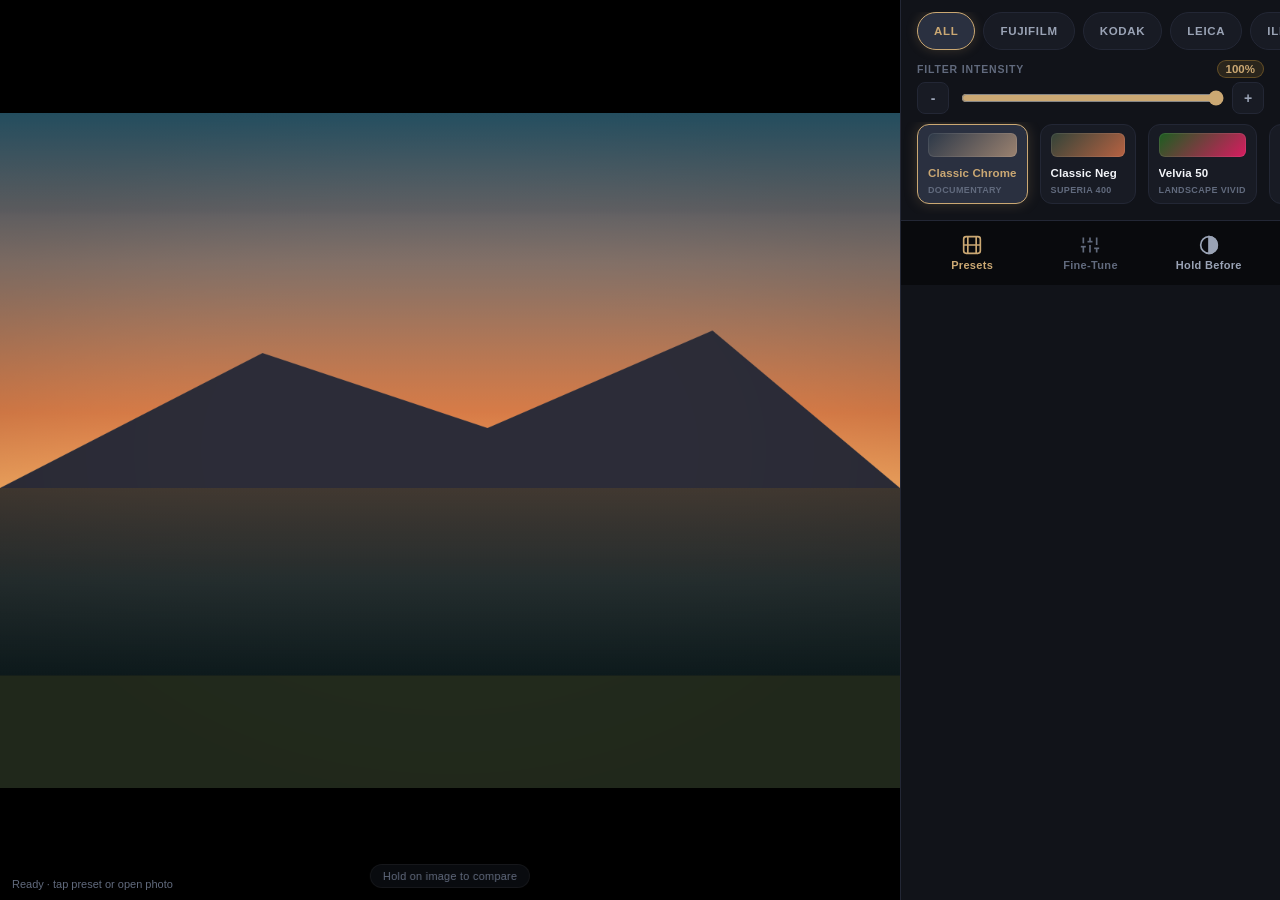
==== android/assets/index.html @ 90d232a8 "feat(filter): add direct 0-100 preset intensity slider with live GPU LUT & slider scaling" ====
<!DOCTYPE html>
<html lang="en">
  <head>
    <meta charset="utf-8" />
    <meta
      name="viewport"
      content="width=device-width, initial-scale=1, maximum-scale=1, user-scalable=no, viewport-fit=cover"
    />
    <meta name="theme-color" content="#0d0e12" />
    <title>LookLite</title>
    <link rel="stylesheet" href="./styles.css" />
  </head>
  <body>
    <div class="app-shell">
      <!-- Top Navigation Header -->
      <header class="app-header">
        <div class="header-brand">
          <span class="logo-text">LookLite</span>
          <span id="preset-badge" class="preset-badge">Fuji Classic Chrome</span>
        </div>
        <div class="header-actions">
          <label class="btn-action file-btn" title="Open Image">
            <svg width="18" height="18" viewBox="0 0 24 24" fill="none" stroke="currentColor" stroke-width="2">
              <rect x="3" y="3" width="18" height="18" rx="2" ry="2"/>
              <circle cx="8.5" cy="8.5" r="1.5"/>
              <polyline points="21 15 16 10 5 21"/>
            </svg>
            <span>Open</span>
            <input id="file" type="file" accept="image/*" hidden />
          </label>
          <button type="button" id="reset" class="btn-action" title="Reset fine-tuning">
            <svg width="18" height="18" viewBox="0 0 24 24" fill="none" stroke="currentColor" stroke-width="2">
              <path d="M3 12a9 9 0 1 0 9-9 9.75 9.75 0 0 0-6.74 2.74L3 8"/>
              <path d="M3 3v5h5"/>
            </svg>
            <span>Reset</span>
          </button>
          <button type="button" id="export" class="btn-action btn-accent" title="Save / Export">
            <svg width="18" height="18" viewBox="0 0 24 24" fill="none" stroke="currentColor" stroke-width="2">
              <path d="M21 15v4a2 2 0 0 1-2 2H5a2 2 0 0 1-2-2v-4"/>
              <polyline points="7 10 12 15 17 10"/>
              <line x1="12" y1="15" x2="12" y2="3"/>
            </svg>
            <span>Save</span>
          </button>
        </div>
      </header>

      <!-- Main Canvas Viewport -->
      <main class="canvas-viewport" id="viewport">
        <canvas id="gl"></canvas>
        <div id="before-badge" class="before-badge">ORIGINAL (BEFORE)</div>
        <div id="canvas-hint" class="canvas-hint">Hold on image to compare</div>
        <p id="status" class="status-overlay">Ready</p>
      </main>

      <!-- Bottom Control Dock -->
      <footer class="control-dock">
        <!-- Preset Selector Mode -->
        <section id="panel-presets" class="panel-section active">
          <!-- Brand Carousel -->
          <div class="carousel-brands" id="brands"></div>

          <!-- Direct Preset Intensity Slider (0 - 100) -->
          <div class="preset-intensity-bar" id="preset-intensity-bar">
            <div class="intensity-label-row">
              <span class="intensity-title">FILTER INTENSITY</span>
              <span class="intensity-value" id="intensity-val" title="Double tap to reset to 100%">100%</span>
            </div>
            <div class="intensity-slider-wrap">
              <button type="button" class="slider-step-btn" id="btn-intensity-minus" title="Decrease intensity">-</button>
              <input type="range" id="filter-intensity" min="0" max="100" step="1" value="100" class="intensity-range" />
              <button type="button" class="slider-step-btn" id="btn-intensity-plus" title="Increase intensity">+</button>
            </div>
          </div>

          <!-- Preset Looks Cards -->
          <div class="carousel-presets" id="presets"></div>
        </section>

        <!-- Fine-Tune Sliders Mode -->
        <section id="panel-adjust" class="panel-section">
          <!-- Adjust Subtabs -->
          <div class="adjust-subtabs" id="tabs">
            <button type="button" data-tab="light" class="subtab-btn active">Light</button>
            <button type="button" data-tab="color" class="subtab-btn">Color</button>
            <button type="button" data-tab="effects" class="subtab-btn">Grain / FX</button>
          </div>
          <!-- Sliders Container -->
          <div class="sliders-deck" id="sliders"></div>
        </section>

        <!-- Dock Mode Switcher Bar -->
        <nav class="dock-bar">
          <button type="button" id="mode-presets" class="dock-tab active">
            <svg width="20" height="20" viewBox="0 0 24 24" fill="none" stroke="currentColor" stroke-width="2">
              <rect x="2" y="2" width="20" height="20" rx="3"/>
              <path d="M7 2v20M17 2v20M2 12h20"/>
            </svg>
            <span>Presets</span>
          </button>
          <button type="button" id="mode-adjust" class="dock-tab">
            <svg width="20" height="20" viewBox="0 0 24 24" fill="none" stroke="currentColor" stroke-width="2">
              <line x1="4" y1="21" x2="4" y2="14"/>
              <line x1="4" y1="10" x2="4" y2="3"/>
              <line x1="12" y1="21" x2="12" y2="12"/>
              <line x1="12" y1="8" x2="12" y2="3"/>
              <line x1="20" y1="21" x2="20" y2="16"/>
              <line x1="20" y1="12" x2="20" y2="3"/>
              <line x1="1" y1="14" x2="7" y2="14"/>
              <line x1="9" y1="8" x2="15" y2="8"/>
              <line x1="17" y1="16" x2="23" y2="16"/>
            </svg>
            <span>Fine-Tune</span>
          </button>
          <button type="button" id="before" class="dock-tab hold-btn">
            <svg width="20" height="20" viewBox="0 0 24 24" fill="none" stroke="currentColor" stroke-width="2">
              <circle cx="12" cy="12" r="10"/>
              <path d="M12 2a10 10 0 0 1 0 20Z" fill="currentColor"/>
            </svg>
            <span>Hold Before</span>
          </button>
        </nav>
      </footer>
    </div>

    <!-- Standalone bundled script -->
    <script src="./bundle.js"></script>
  </body>
</html>
---- android/assets/styles.css ----
:root {
  --bg-deep: #090a0d;
  --panel-bg: #111319;
  --surface-card: #181b24;
  --surface-hover: #222633;
  --surface-active: #2a3040;
  --border-subtle: #232735;
  --border-focus: #cba873;
  --text-primary: #f2f4f8;
  --text-secondary: #9aa3b5;
  --text-muted: #616a7d;
  --accent-gold: #cba873;
  --accent-glow: rgba(203, 168, 115, 0.22);
  --accent-teal: #4db6ac;
  --safe-bottom: env(safe-area-inset-bottom, 0px);
  --safe-top: env(safe-area-inset-top, 0px);
}

* {
  box-sizing: border-box;
  -webkit-tap-highlight-color: transparent;
  user-select: none;
}

html,
body {
  margin: 0;
  padding: 0;
  width: 100%;
  height: 100%;
  height: 100dvh;
  background-color: var(--bg-deep);
  color: var(--text-primary);
  font-family: -apple-system, BlinkMacSystemFont, "SF Pro Display", "SF Pro Text", "Segoe UI", Roboto, sans-serif;
  overflow: hidden;
  -webkit-font-smoothing: antialiased;
}

.app-shell {
  display: flex;
  flex-direction: column;
  width: 100%;
  height: 100%;
  height: 100dvh;
}

/* Snapseed Minimal Top Header */
.app-header {
  display: flex;
  justify-content: space-between;
  align-items: center;
  padding: calc(10px + var(--safe-top)) 16px 10px 16px;
  background: var(--panel-bg);
  border-bottom: 1px solid var(--border-subtle);
  z-index: 20;
  flex-shrink: 0;
}

.header-brand {
  display: flex;
  flex-direction: column;
  gap: 2px;
}

.logo-text {
  font-size: 15px;
  font-weight: 700;
  letter-spacing: 0.08em;
  text-transform: uppercase;
  color: var(--text-primary);
}

.preset-badge {
  font-size: 11px;
  color: var(--accent-gold);
  letter-spacing: 0.03em;
  font-weight: 500;
}

.header-actions {
  display: flex;
  align-items: center;
  gap: 8px;
}

/* Structured touch-target buttons (Snapseed Minimal style) */
.btn-action {
  display: inline-flex;
  align-items: center;
  justify-content: center;
  gap: 6px;
  min-height: 40px;
  min-width: 44px;
  padding: 8px 12px;
  background: var(--surface-card);
  color: var(--text-primary);
  border: 1px solid var(--border-subtle);
  border-radius: 20px;
  font-size: 12px;
  font-weight: 600;
  letter-spacing: 0.02em;
  cursor: pointer;
  transition: all 0.15s ease;
}

.btn-action:active {
  background: var(--surface-active);
  border-color: var(--accent-gold);
  transform: scale(0.97);
}

.btn-accent {
  background: var(--accent-gold);
  color: #090a0d;
  border-color: var(--accent-gold);
  font-weight: 700;
}

.btn-accent:active {
  filter: brightness(0.92);
}

/* Immersive Viewport Canvas */
.canvas-viewport {
  position: relative;
  flex: 1;
  min-height: 220px;
  display: flex;
  align-items: center;
  justify-content: center;
  background: #000000;
  overflow: hidden;
  touch-action: none;
}

#gl {
  max-width: 100%;
  max-height: 100%;
  object-fit: contain;
  display: block;
}

.before-badge {
  position: absolute;
  top: 14px;
  left: 50%;
  transform: translateX(-50%);
  background: rgba(14, 16, 22, 0.88);
  backdrop-filter: blur(12px);
  -webkit-backdrop-filter: blur(12px);
  color: var(--accent-gold);
  border: 1px solid var(--accent-gold);
  padding: 6px 16px;
  border-radius: 24px;
  font-size: 11px;
  font-weight: 700;
  letter-spacing: 0.12em;
  opacity: 0;
  pointer-events: none;
  transition: opacity 0.15s ease, transform 0.15s ease;
  z-index: 10;
}

.before-badge.visible {
  opacity: 1;
  transform: translateX(-50%) translateY(2px);
}

.canvas-hint {
  position: absolute;
  bottom: 12px;
  left: 50%;
  transform: translateX(-50%);
  color: var(--text-muted);
  font-size: 11px;
  font-weight: 500;
  letter-spacing: 0.02em;
  background: rgba(14, 16, 22, 0.7);
  backdrop-filter: blur(8px);
  padding: 5px 12px;
  border-radius: 16px;
  pointer-events: none;
  border: 1px solid rgba(255, 255, 255, 0.05);
}

.status-overlay {
  position: absolute;
  bottom: 10px;
  left: 12px;
  margin: 0;
  font-size: 11px;
  color: var(--text-muted);
  pointer-events: none;
}

/* Control Dock */
.control-dock {
  display: flex;
  flex-direction: column;
  background: var(--panel-bg);
  border-top: 1px solid var(--border-subtle);
  flex-shrink: 0;
  padding-bottom: var(--safe-bottom);
  z-index: 15;
}

.panel-section {
  display: none;
  flex-direction: column;
  padding: 12px 0 6px 0;
}

.panel-section.active {
  display: flex;
}

/* Category Filter Bar */
.carousel-brands {
  display: flex;
  gap: 8px;
  overflow-x: auto;
  padding: 0 16px 10px 16px;
  scrollbar-width: none;
  -webkit-overflow-scrolling: touch;
}

.carousel-brands::-webkit-scrollbar {
  display: none;
}

.brand-chip {
  min-height: 38px;
  padding: 6px 16px;
  background: var(--surface-card);
  border: 1px solid var(--border-subtle);
  border-radius: 19px;
  color: var(--text-secondary);
  font-size: 11.5px;
  font-weight: 600;
  letter-spacing: 0.06em;
  text-transform: uppercase;
  white-space: nowrap;
  cursor: pointer;
  flex-shrink: 0;
  transition: all 0.15s ease;
}

.brand-chip.active {
  background: var(--surface-active);
  color: var(--accent-gold);
  border-color: var(--accent-gold);
  box-shadow: 0 0 12px var(--accent-glow);
}

/* Direct Preset Intensity Bar */
.preset-intensity-bar {
  display: flex;
  flex-direction: column;
  padding: 0 16px 8px 16px;
  gap: 4px;
}

.intensity-label-row {
  display: flex;
  justify-content: space-between;
  align-items: center;
}

.intensity-title {
  font-size: 10.5px;
  font-weight: 700;
  letter-spacing: 0.08em;
  color: var(--text-muted);
}

.intensity-value {
  font-size: 11.5px;
  font-weight: 700;
  font-variant-numeric: tabular-nums;
  color: var(--accent-gold);
  background: rgba(229, 169, 59, 0.12);
  border: 1px solid rgba(229, 169, 59, 0.3);
  padding: 2px 8px;
  border-radius: 12px;
  cursor: pointer;
  user-select: none;
  transition: transform 0.1s ease;
}

.intensity-value:active {
  transform: scale(0.95);
}

.intensity-slider-wrap {
  display: grid;
  grid-template-columns: 32px 1fr 32px;
  align-items: center;
  gap: 10px;
}

.intensity-range {
  width: 100%;
  height: 28px;
  accent-color: var(--accent-gold);
  cursor: pointer;
  background: transparent;
}

/* Preset Looks Carousel */
.carousel-presets {
  display: flex;
  gap: 12px;
  overflow-x: auto;
  padding: 2px 16px 10px 16px;
  scrollbar-width: none;
  -webkit-overflow-scrolling: touch;
}

.carousel-presets::-webkit-scrollbar {
  display: none;
}

.preset-card {
  min-width: 96px;
  min-height: 80px;
  padding: 8px 10px;
  background: var(--surface-card);
  border: 1.5px solid var(--border-subtle);
  border-radius: 12px;
  display: flex;
  flex-direction: column;
  justify-content: space-between;
  cursor: pointer;
  flex-shrink: 0;
  transition: transform 0.12s ease, border-color 0.15s ease, background 0.15s ease;
}

.preset-card:active {
  transform: scale(0.96);
}

.preset-card.active {
  border-color: var(--accent-gold);
  background: var(--surface-active);
  box-shadow: 0 0 14px var(--accent-glow);
}

.preset-swatch {
  width: 100%;
  height: 24px;
  border-radius: 6px;
  background: linear-gradient(135deg, #333, #666);
  margin-bottom: 6px;
  box-shadow: inset 0 0 0 1px rgba(255, 255, 255, 0.08);
}

.preset-card-name {
  font-size: 11.5px;
  font-weight: 600;
  color: var(--text-primary);
  white-space: nowrap;
  overflow: hidden;
  text-overflow: ellipsis;
  letter-spacing: 0.01em;
}

.preset-card.active .preset-card-name {
  color: var(--accent-gold);
}

.preset-card-sub {
  font-size: 9px;
  font-weight: 600;
  letter-spacing: 0.04em;
  color: var(--text-muted);
  text-transform: uppercase;
  margin-top: 2px;
}

/* Snapseed Style Adjust Subtabs */
.adjust-subtabs {
  display: flex;
  gap: 6px;
  padding: 0 16px 8px 16px;
  border-bottom: 1px solid var(--border-subtle);
}

.subtab-btn {
  flex: 1;
  min-height: 40px;
  background: transparent;
  border: none;
  border-bottom: 2px solid transparent;
  color: var(--text-secondary);
  font-size: 13px;
  font-weight: 600;
  cursor: pointer;
  transition: all 0.15s ease;
}

.subtab-btn.active {
  color: var(--accent-gold);
  border-bottom-color: var(--accent-gold);
}

/* Snapseed Minimal Precision Sliders */
.sliders-deck {
  display: flex;
  flex-direction: column;
  gap: 10px;
  padding: 10px 16px;
  max-height: 210px;
  overflow-y: auto;
  -webkit-overflow-scrolling: touch;
}

.slider-row {
  display: grid;
  grid-template-columns: 80px 32px 1fr 32px 48px;
  align-items: center;
  gap: 8px;
  min-height: 44px;
}

.slider-label {
  font-size: 12px;
  font-weight: 600;
  color: var(--text-secondary);
  white-space: nowrap;
  overflow: hidden;
  text-overflow: ellipsis;
}

.slider-step-btn {
  display: flex;
  align-items: center;
  justify-content: center;
  width: 32px;
  height: 32px;
  background: var(--surface-card);
  border: 1px solid var(--border-subtle);
  border-radius: 8px;
  color: var(--text-secondary);
  font-size: 14px;
  font-weight: 700;
  cursor: pointer;
  padding: 0;
  transition: all 0.12s ease;
}

.slider-step-btn:active {
  background: var(--surface-active);
  color: var(--accent-gold);
}

.slider-control-wrap {
  display: flex;
  align-items: center;
  width: 100%;
}

.slider-input {
  width: 100%;
  height: 28px;
  accent-color: var(--accent-gold);
  cursor: pointer;
  background: transparent;
}

.slider-val {
  font-size: 12px;
  font-variant-numeric: tabular-nums;
  font-weight: 700;
  color: var(--text-primary);
  text-align: right;
}

/* Bottom Segment Bar */
.dock-bar {
  display: grid;
  grid-template-columns: 1fr 1fr 1fr;
  padding: 6px 12px;
  background: var(--bg-deep);
  border-top: 1px solid var(--border-subtle);
}

.dock-tab {
  display: flex;
  flex-direction: column;
  align-items: center;
  justify-content: center;
  gap: 4px;
  min-height: 52px;
  background: transparent;
  border: none;
  color: var(--text-muted);
  font-size: 11px;
  font-weight: 600;
  letter-spacing: 0.03em;
  cursor: pointer;
  transition: color 0.15s ease;
}

.dock-tab.active {
  color: var(--accent-gold);
}

.hold-btn {
  color: var(--text-secondary);
}

.hold-btn:active,
.hold-btn.holding {
  color: #ffffff;
  background: var(--accent-glow);
  border-radius: 12px;
}

/* Tablet & Desktop Reflow */
@media (min-width: 768px) {
  .app-shell {
    flex-direction: row;
  }
  .app-header {
    display: none;
  }
  .canvas-viewport {
    flex: 1;
    height: 100%;
  }
  .control-dock {
    width: 380px;
    height: 100%;
    border-top: none;
    border-left: 1px solid var(--border-subtle);
  }
  .sliders-deck {
    max-height: calc(100vh - 200px);
  }
}
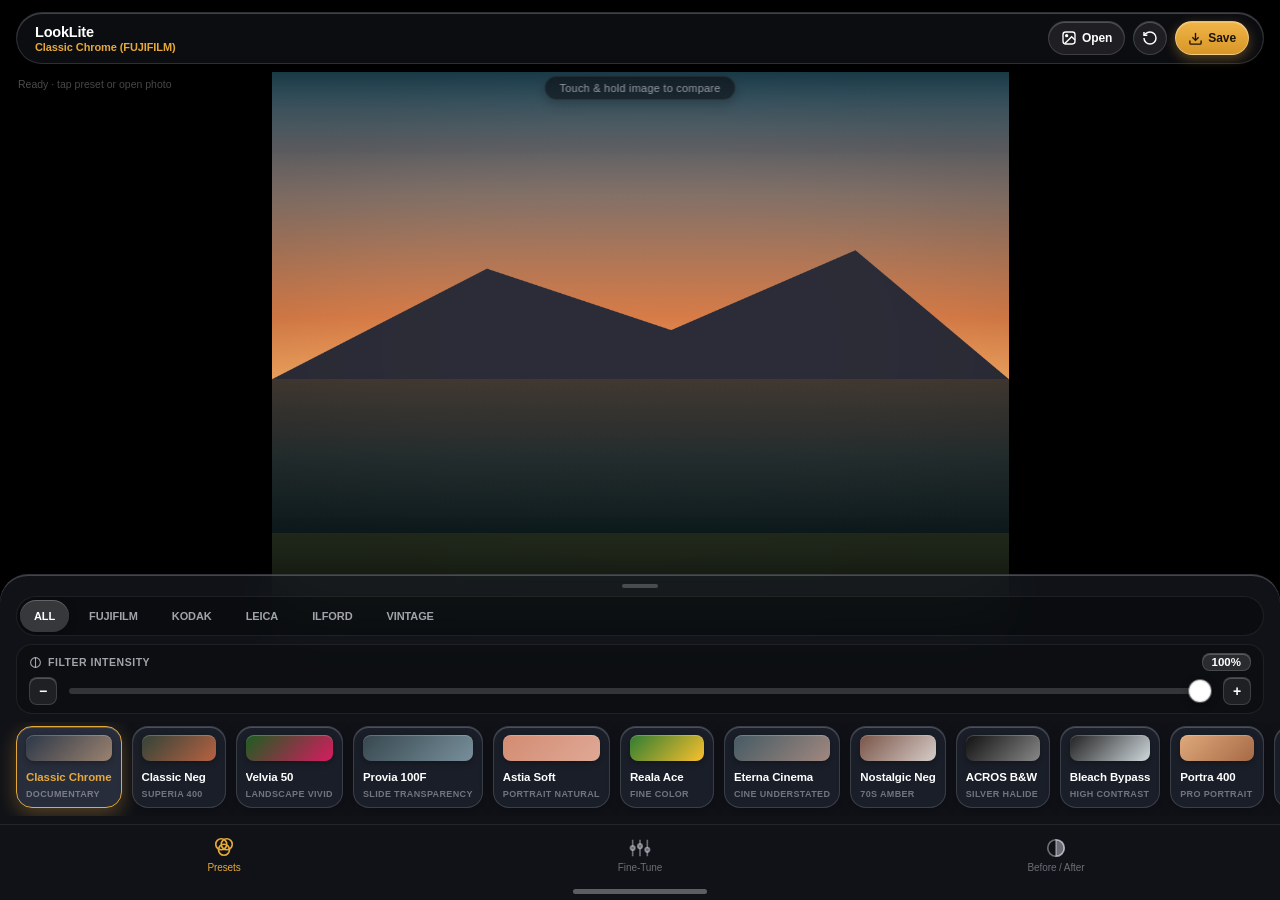
==== commit 40f012f6: "feat(ui): redesign with Apple Design Skill & HIG (Liquid Glass, SF Pro, Inspector Sliders, iOS 18 Ta" ====
--- a/android/assets/index.html
+++ b/android/assets/index.html
@@ -7,36 +7,51 @@
       content="width=device-width, initial-scale=1, maximum-scale=1, user-scalable=no, viewport-fit=cover"
     />
     <meta name="theme-color" content="#0d0e12" />
-    <title>LookLite</title>
+    <title>LookLite · Apple Design Edition</title>
     <link rel="stylesheet" href="./styles.css" />
   </head>
   <body>
     <div class="app-shell">
-      <!-- Top Navigation Header -->
+      <!-- Full-Bleed Immersive Canvas Viewport -->
+      <main class="canvas-viewport" id="viewport">
+        <canvas id="gl"></canvas>
+        <div id="before-badge" class="before-badge">
+          <svg width="14" height="14" viewBox="0 0 24 24" fill="none" stroke="currentColor" stroke-width="2.5">
+            <circle cx="12" cy="12" r="10"/>
+            <path d="M12 2a10 10 0 0 1 0 20Z" fill="currentColor"/>
+          </svg>
+          <span>ORIGINAL</span>
+        </div>
+        <div id="canvas-hint" class="canvas-hint">Touch &amp; hold image to compare</div>
+        <p id="status" class="status-overlay">Ready</p>
+      </main>
+
+      <!-- Floating Liquid Glass Navigation Capsule (Apple HIG Header) -->
       <header class="app-header">
         <div class="header-brand">
           <span class="logo-text">LookLite</span>
           <span id="preset-badge" class="preset-badge">Fuji Classic Chrome</span>
         </div>
         <div class="header-actions">
-          <label class="btn-action file-btn" title="Open Image">
-            <svg width="18" height="18" viewBox="0 0 24 24" fill="none" stroke="currentColor" stroke-width="2">
-              <rect x="3" y="3" width="18" height="18" rx="2" ry="2"/>
-              <circle cx="8.5" cy="8.5" r="1.5"/>
+          <label class="btn-action file-btn" title="Open Photo">
+            <svg width="16" height="16" viewBox="0 0 24 24" fill="none" stroke="currentColor" stroke-width="2">
+              <rect x="3" y="3" width="18" height="18" rx="4" ry="4"/>
+              <circle cx="8.5" cy="8.5" r="1.5" fill="currentColor"/>
               <polyline points="21 15 16 10 5 21"/>
             </svg>
             <span>Open</span>
             <input id="file" type="file" accept="image/*" hidden />
           </label>
-          <button type="button" id="reset" class="btn-action" title="Reset fine-tuning">
-            <svg width="18" height="18" viewBox="0 0 24 24" fill="none" stroke="currentColor" stroke-width="2">
+
+          <button type="button" id="reset" class="btn-action btn-icon-only" title="Reset all adjustments">
+            <svg width="16" height="16" viewBox="0 0 24 24" fill="none" stroke="currentColor" stroke-width="2.2">
               <path d="M3 12a9 9 0 1 0 9-9 9.75 9.75 0 0 0-6.74 2.74L3 8"/>
               <path d="M3 3v5h5"/>
             </svg>
-            <span>Reset</span>
           </button>
-          <button type="button" id="export" class="btn-action btn-accent" title="Save / Export">
-            <svg width="18" height="18" viewBox="0 0 24 24" fill="none" stroke="currentColor" stroke-width="2">
+
+          <button type="button" id="export" class="btn-action btn-prominent" title="Export / Save photo">
+            <svg width="15" height="15" viewBox="0 0 24 24" fill="none" stroke="currentColor" stroke-width="2.2">
               <path d="M21 15v4a2 2 0 0 1-2 2H5a2 2 0 0 1-2-2v-4"/>
               <polyline points="7 10 12 15 17 10"/>
               <line x1="12" y1="15" x2="12" y2="3"/>
@@ -46,81 +61,89 @@
         </div>
       </header>
 
-      <!-- Main Canvas Viewport -->
-      <main class="canvas-viewport" id="viewport">
-        <canvas id="gl"></canvas>
-        <div id="before-badge" class="before-badge">ORIGINAL (BEFORE)</div>
-        <div id="canvas-hint" class="canvas-hint">Hold on image to compare</div>
-        <p id="status" class="status-overlay">Ready</p>
-      </main>
+      <!-- Floating Liquid Glass Bottom Sheet / Control Dock -->
+      <footer class="control-dock">
+        <div class="sheet-grabber"></div>
 
-      <!-- Bottom Control Dock -->
-      <footer class="control-dock">
         <!-- Preset Selector Mode -->
         <section id="panel-presets" class="panel-section active">
-          <!-- Brand Carousel -->
-          <div class="carousel-brands" id="brands"></div>
+          <!-- Apple Segmented Brand Carousel -->
+          <div class="carousel-brands-wrap">
+            <div class="carousel-brands" id="brands"></div>
+          </div>
 
-          <!-- Direct Preset Intensity Slider (0 - 100) -->
+          <!-- Direct Preset Intensity Slider (Apple Inspector Opacity Style) -->
           <div class="preset-intensity-bar" id="preset-intensity-bar">
             <div class="intensity-label-row">
-              <span class="intensity-title">FILTER INTENSITY</span>
-              <span class="intensity-value" id="intensity-val" title="Double tap to reset to 100%">100%</span>
+              <div class="intensity-meta-title">
+                <svg width="13" height="13" viewBox="0 0 24 24" fill="none" stroke="currentColor" stroke-width="2">
+                  <circle cx="12" cy="12" r="9"/>
+                  <path d="M12 3v18"/>
+                </svg>
+                <span class="intensity-title">FILTER INTENSITY</span>
+              </div>
+              <span class="intensity-value" id="intensity-val" title="Double-tap to reset to 100%">100%</span>
             </div>
             <div class="intensity-slider-wrap">
-              <button type="button" class="slider-step-btn" id="btn-intensity-minus" title="Decrease intensity">-</button>
-              <input type="range" id="filter-intensity" min="0" max="100" step="1" value="100" class="intensity-range" />
-              <button type="button" class="slider-step-btn" id="btn-intensity-plus" title="Increase intensity">+</button>
+              <button type="button" class="slider-step-btn" id="btn-intensity-minus" title="Decrease">−</button>
+              <div class="slider-track-wrap">
+                <input type="range" id="filter-intensity" min="0" max="100" step="1" value="100" class="intensity-range" />
+              </div>
+              <button type="button" class="slider-step-btn" id="btn-intensity-plus" title="Increase">+</button>
             </div>
           </div>
 
-          <!-- Preset Looks Cards -->
+          <!-- Apple Squircle Preset Cards Carousel -->
           <div class="carousel-presets" id="presets"></div>
         </section>
 
-        <!-- Fine-Tune Sliders Mode -->
+        <!-- Fine-Tune Sliders Mode (Apple Inspector Panel) -->
         <section id="panel-adjust" class="panel-section">
-          <!-- Adjust Subtabs -->
+          <!-- Apple Segmented Subtabs -->
           <div class="adjust-subtabs" id="tabs">
             <button type="button" data-tab="light" class="subtab-btn active">Light</button>
             <button type="button" data-tab="color" class="subtab-btn">Color</button>
             <button type="button" data-tab="effects" class="subtab-btn">Grain / FX</button>
           </div>
-          <!-- Sliders Container -->
+          <!-- Apple Inspector Sliders Deck -->
           <div class="sliders-deck" id="sliders"></div>
         </section>
 
-        <!-- Dock Mode Switcher Bar -->
+        <!-- Apple HIG Bottom Tab Bar Navigation -->
         <nav class="dock-bar">
           <button type="button" id="mode-presets" class="dock-tab active">
-            <svg width="20" height="20" viewBox="0 0 24 24" fill="none" stroke="currentColor" stroke-width="2">
-              <rect x="2" y="2" width="20" height="20" rx="3"/>
-              <path d="M7 2v20M17 2v20M2 12h20"/>
+            <svg class="tab-icon" width="22" height="22" viewBox="0 0 24 24" fill="none" stroke="currentColor" stroke-width="1.8">
+              <circle cx="9" cy="9" r="6"/>
+              <circle cx="15" cy="9" r="6"/>
+              <circle cx="12" cy="15" r="6"/>
             </svg>
-            <span>Presets</span>
+            <span class="tab-label">Presets</span>
           </button>
           <button type="button" id="mode-adjust" class="dock-tab">
-            <svg width="20" height="20" viewBox="0 0 24 24" fill="none" stroke="currentColor" stroke-width="2">
+            <svg class="tab-icon" width="22" height="22" viewBox="0 0 24 24" fill="none" stroke="currentColor" stroke-width="1.8">
               <line x1="4" y1="21" x2="4" y2="14"/>
               <line x1="4" y1="10" x2="4" y2="3"/>
               <line x1="12" y1="21" x2="12" y2="12"/>
               <line x1="12" y1="8" x2="12" y2="3"/>
               <line x1="20" y1="21" x2="20" y2="16"/>
               <line x1="20" y1="12" x2="20" y2="3"/>
-              <line x1="1" y1="14" x2="7" y2="14"/>
-              <line x1="9" y1="8" x2="15" y2="8"/>
-              <line x1="17" y1="16" x2="23" y2="16"/>
+              <circle cx="4" cy="12" r="2.5" fill="currentColor"/>
+              <circle cx="12" cy="10" r="2.5" fill="currentColor"/>
+              <circle cx="20" cy="14" r="2.5" fill="currentColor"/>
             </svg>
-            <span>Fine-Tune</span>
+            <span class="tab-label">Fine-Tune</span>
           </button>
           <button type="button" id="before" class="dock-tab hold-btn">
-            <svg width="20" height="20" viewBox="0 0 24 24" fill="none" stroke="currentColor" stroke-width="2">
-              <circle cx="12" cy="12" r="10"/>
-              <path d="M12 2a10 10 0 0 1 0 20Z" fill="currentColor"/>
+            <svg class="tab-icon" width="22" height="22" viewBox="0 0 24 24" fill="none" stroke="currentColor" stroke-width="1.8">
+              <circle cx="12" cy="12" r="9"/>
+              <path d="M12 3a9 9 0 0 1 0 18Z" fill="currentColor"/>
             </svg>
-            <span>Hold Before</span>
+            <span class="tab-label">Before / After</span>
           </button>
         </nav>
+
+        <!-- iOS Home Indicator Bar -->
+        <div class="home-indicator"></div>
       </footer>
     </div>
 
--- a/android/assets/styles.css
+++ b/android/assets/styles.css
@@ -1,25 +1,48 @@
+/* ==========================================================================
+   LOOKLITE — Apple Design & Human Interface Guidelines Edition
+   Grounded in Apple HIG (Liquid Glass, SF Pro, Materials & iOS 18 Architecture)
+   Inspired by Reference: Floating Glass Capsules, iOS Cards & macOS Inspector
+   ========================================================================== */
+
 :root {
-  --bg-deep: #090a0d;
-  --panel-bg: #111319;
-  --surface-card: #181b24;
-  --surface-hover: #222633;
-  --surface-active: #2a3040;
-  --border-subtle: #232735;
-  --border-focus: #cba873;
-  --text-primary: #f2f4f8;
-  --text-secondary: #9aa3b5;
-  --text-muted: #616a7d;
-  --accent-gold: #cba873;
-  --accent-glow: rgba(203, 168, 115, 0.22);
-  --accent-teal: #4db6ac;
+  /* Apple iOS Dark Palette & Semantic Colors */
+  --bg-deep: #000000;
+  --glass-base: rgba(18, 20, 26, 0.68);
+  --glass-sheet: rgba(22, 24, 32, 0.76);
+  --glass-card: rgba(36, 40, 52, 0.58);
+  --glass-card-hover: rgba(46, 52, 68, 0.72);
+  --glass-active: rgba(255, 255, 255, 0.15);
+  
+  /* Specular Rims & Hairlines */
+  --glass-border: rgba(255, 255, 255, 0.14);
+  --glass-border-subtle: rgba(255, 255, 255, 0.08);
+  --glass-specular: inset 0 1px 0 rgba(255, 255, 255, 0.22);
+  --glass-shadow: 0 12px 40px rgba(0, 0, 0, 0.45);
+  
+  /* Apple Semantic Typography */
+  --label-primary: #ffffff;
+  --label-secondary: rgba(235, 235, 245, 0.68);
+  --label-tertiary: rgba(235, 235, 245, 0.42);
+  --label-quaternary: rgba(235, 235, 245, 0.24);
+
+  /* Accents */
+  --accent-gold: #e5a93b;
+  --accent-gold-soft: rgba(229, 169, 59, 0.16);
+  --accent-gold-glow: rgba(229, 169, 59, 0.32);
+  --accent-blue: #0a84ff;
+  --accent-blue-soft: rgba(10, 132, 255, 0.16);
+
+  /* Safe Area Insets */
+  --safe-top: env(safe-area-inset-top, 0px);
   --safe-bottom: env(safe-area-inset-bottom, 0px);
-  --safe-top: env(safe-area-inset-top, 0px);
-}
-
+}
+
+/* Base Reset & Typography */
 * {
   box-sizing: border-box;
   -webkit-tap-highlight-color: transparent;
   user-select: none;
+  -webkit-user-select: none;
 }
 
 html,
@@ -30,107 +53,40 @@
   height: 100%;
   height: 100dvh;
   background-color: var(--bg-deep);
-  color: var(--text-primary);
-  font-family: -apple-system, BlinkMacSystemFont, "SF Pro Display", "SF Pro Text", "Segoe UI", Roboto, sans-serif;
+  color: var(--label-primary);
+  font-family: -apple-system, BlinkMacSystemFont, "SF Pro Display", "SF Pro Text", "Helvetica Neue", sans-serif;
   overflow: hidden;
   -webkit-font-smoothing: antialiased;
 }
 
 .app-shell {
-  display: flex;
-  flex-direction: column;
+  position: relative;
   width: 100%;
   height: 100%;
   height: 100dvh;
-}
-
-/* Snapseed Minimal Top Header */
-.app-header {
-  display: flex;
-  justify-content: space-between;
-  align-items: center;
-  padding: calc(10px + var(--safe-top)) 16px 10px 16px;
-  background: var(--panel-bg);
-  border-bottom: 1px solid var(--border-subtle);
-  z-index: 20;
-  flex-shrink: 0;
-}
-
-.header-brand {
-  display: flex;
-  flex-direction: column;
-  gap: 2px;
-}
-
-.logo-text {
-  font-size: 15px;
-  font-weight: 700;
-  letter-spacing: 0.08em;
-  text-transform: uppercase;
-  color: var(--text-primary);
-}
-
-.preset-badge {
-  font-size: 11px;
-  color: var(--accent-gold);
-  letter-spacing: 0.03em;
-  font-weight: 500;
-}
-
-.header-actions {
-  display: flex;
-  align-items: center;
-  gap: 8px;
-}
-
-/* Structured touch-target buttons (Snapseed Minimal style) */
-.btn-action {
-  display: inline-flex;
-  align-items: center;
-  justify-content: center;
-  gap: 6px;
-  min-height: 40px;
-  min-width: 44px;
-  padding: 8px 12px;
-  background: var(--surface-card);
-  color: var(--text-primary);
-  border: 1px solid var(--border-subtle);
-  border-radius: 20px;
-  font-size: 12px;
-  font-weight: 600;
-  letter-spacing: 0.02em;
-  cursor: pointer;
-  transition: all 0.15s ease;
-}
-
-.btn-action:active {
-  background: var(--surface-active);
-  border-color: var(--accent-gold);
-  transform: scale(0.97);
-}
-
-.btn-accent {
-  background: var(--accent-gold);
-  color: #090a0d;
-  border-color: var(--accent-gold);
-  font-weight: 700;
-}
-
-.btn-accent:active {
-  filter: brightness(0.92);
-}
-
-/* Immersive Viewport Canvas */
+  display: flex;
+  flex-direction: column;
+  overflow: hidden;
+  background-color: #000000;
+}
+
+/* ==========================================================================
+   1. CONTENT LAYER: Full-Bleed Viewport Canvas
+   Extends edge-to-edge beneath the floating Liquid Glass controls
+   ========================================================================== */
 .canvas-viewport {
-  position: relative;
-  flex: 1;
-  min-height: 220px;
-  display: flex;
-  align-items: center;
-  justify-content: center;
+  position: absolute;
+  inset: 0;
+  width: 100%;
+  height: 100%;
+  display: flex;
+  flex-direction: column;
+  align-items: center;
+  justify-content: flex-start;
   background: #000000;
   overflow: hidden;
   touch-action: none;
+  z-index: 1;
 }
 
 #gl {
@@ -140,86 +96,226 @@
   display: block;
 }
 
+/* Subtle Before Badge (Apple Pill Overlay) */
 .before-badge {
   position: absolute;
-  top: 14px;
+  top: calc(74px + var(--safe-top));
+  left: 50%;
+  transform: translateX(-50%) translateY(-6px);
+  background: rgba(18, 20, 26, 0.82);
+  backdrop-filter: blur(20px) saturate(180%);
+  -webkit-backdrop-filter: blur(20px) saturate(180%);
+  color: var(--accent-gold);
+  border: 0.5px solid var(--accent-gold);
+  padding: 6px 16px;
+  border-radius: 9999px;
+  font-size: 11px;
+  font-weight: 700;
+  letter-spacing: 0.1em;
+  display: flex;
+  align-items: center;
+  gap: 6px;
+  opacity: 0;
+  pointer-events: none;
+  box-shadow: 0 4px 16px rgba(0, 0, 0, 0.4), var(--glass-specular);
+  transition: opacity 0.18s cubic-bezier(0.2, 0.8, 0.2, 1), transform 0.18s cubic-bezier(0.2, 0.8, 0.2, 1);
+  z-index: 10;
+}
+
+.before-badge.visible {
+  opacity: 1;
+  transform: translateX(-50%) translateY(0);
+}
+
+.canvas-hint {
+  position: absolute;
+  top: calc(76px + var(--safe-top));
   left: 50%;
   transform: translateX(-50%);
-  background: rgba(14, 16, 22, 0.88);
-  backdrop-filter: blur(12px);
-  -webkit-backdrop-filter: blur(12px);
-  color: var(--accent-gold);
-  border: 1px solid var(--accent-gold);
-  padding: 6px 16px;
-  border-radius: 24px;
-  font-size: 11px;
-  font-weight: 700;
-  letter-spacing: 0.12em;
-  opacity: 0;
-  pointer-events: none;
-  transition: opacity 0.15s ease, transform 0.15s ease;
-  z-index: 10;
-}
-
-.before-badge.visible {
-  opacity: 1;
-  transform: translateX(-50%) translateY(2px);
-}
-
-.canvas-hint {
-  position: absolute;
-  bottom: 12px;
-  left: 50%;
-  transform: translateX(-50%);
-  color: var(--text-muted);
+  color: var(--label-secondary);
   font-size: 11px;
   font-weight: 500;
   letter-spacing: 0.02em;
-  background: rgba(14, 16, 22, 0.7);
-  backdrop-filter: blur(8px);
-  padding: 5px 12px;
-  border-radius: 16px;
+  background: rgba(15, 17, 23, 0.62);
+  backdrop-filter: blur(16px);
+  -webkit-backdrop-filter: blur(16px);
+  padding: 5px 14px;
+  border-radius: 9999px;
   pointer-events: none;
-  border: 1px solid rgba(255, 255, 255, 0.05);
+  border: 0.5px solid var(--glass-border-subtle);
+  box-shadow: 0 4px 12px rgba(0, 0, 0, 0.2);
+  transition: opacity 0.2s ease;
 }
 
 .status-overlay {
   position: absolute;
-  bottom: 10px;
-  left: 12px;
+  top: calc(78px + var(--safe-top));
+  left: 18px;
   margin: 0;
+  font-size: 10.5px;
+  font-weight: 500;
+  color: var(--label-tertiary);
+  pointer-events: none;
+  opacity: 0.85;
+}
+
+/* ==========================================================================
+   2. FUNCTIONAL LAYER: Floating Liquid Glass Navigation Capsule (Header)
+   Directly mirrors the floating capsule pill in reference screen 1
+   ========================================================================== */
+.app-header {
+  position: absolute;
+  top: calc(12px + var(--safe-top));
+  left: 16px;
+  right: 16px;
+  height: 52px;
+  display: flex;
+  justify-content: space-between;
+  align-items: center;
+  padding: 0 14px 0 18px;
+  background: var(--glass-base);
+  backdrop-filter: blur(28px) saturate(190%);
+  -webkit-backdrop-filter: blur(28px) saturate(190%);
+  border: 0.5px solid var(--glass-border);
+  box-shadow: var(--glass-shadow), var(--glass-specular);
+  border-radius: 26px;
+  z-index: 30;
+  transition: transform 0.2s ease, opacity 0.2s ease;
+}
+
+.header-brand {
+  display: flex;
+  flex-direction: column;
+  justify-content: center;
+  gap: 1px;
+}
+
+.logo-text {
+  font-size: 14.5px;
+  font-weight: 700;
+  letter-spacing: -0.2px;
+  color: var(--label-primary);
+}
+
+.preset-badge {
   font-size: 11px;
-  color: var(--text-muted);
-  pointer-events: none;
-}
-
-/* Control Dock */
+  color: var(--accent-gold);
+  letter-spacing: -0.1px;
+  font-weight: 600;
+  white-space: nowrap;
+  overflow: hidden;
+  text-overflow: ellipsis;
+  max-width: 150px;
+}
+
+.header-actions {
+  display: flex;
+  align-items: center;
+  gap: 8px;
+}
+
+/* Apple HIG System Buttons */
+.btn-action {
+  display: inline-flex;
+  align-items: center;
+  justify-content: center;
+  gap: 5px;
+  min-height: 34px;
+  padding: 6px 12px;
+  background: rgba(255, 255, 255, 0.08);
+  color: var(--label-primary);
+  border: 0.5px solid var(--glass-border);
+  border-radius: 17px;
+  font-size: 12px;
+  font-weight: 600;
+  letter-spacing: -0.1px;
+  cursor: pointer;
+  transition: all 0.15s cubic-bezier(0.2, 0.8, 0.2, 1);
+  box-shadow: var(--glass-specular);
+}
+
+.btn-action:active {
+  background: rgba(255, 255, 255, 0.16);
+  transform: scale(0.96);
+}
+
+.btn-icon-only {
+  width: 34px;
+  height: 34px;
+  padding: 0;
+  border-radius: 50%;
+}
+
+/* Single Prominent Primary Action Button (Adheres to HIG Button Guideline) */
+.btn-prominent {
+  background: linear-gradient(180deg, #f0b446 0%, #d89628 100%);
+  color: #1a1408;
+  border: 0.5px solid rgba(255, 255, 255, 0.35);
+  box-shadow: 0 4px 12px rgba(229, 169, 59, 0.35), var(--glass-specular);
+  font-weight: 700;
+}
+
+.btn-prominent:active {
+  filter: brightness(0.92);
+  transform: scale(0.96);
+}
+
+/* ==========================================================================
+   3. BOTTOM FUNCTIONAL LAYER: Floating Liquid Glass Bottom Sheet
+   Contains presets, direct intensity control, inspector sliders, and tab bar
+   ========================================================================== */
 .control-dock {
-  display: flex;
-  flex-direction: column;
-  background: var(--panel-bg);
-  border-top: 1px solid var(--border-subtle);
+  position: absolute;
+  bottom: 0;
+  left: 0;
+  right: 0;
+  display: flex;
+  flex-direction: column;
+  background: var(--glass-sheet);
+  backdrop-filter: blur(34px) saturate(190%);
+  -webkit-backdrop-filter: blur(34px) saturate(190%);
+  border-top: 0.5px solid var(--glass-border);
+  box-shadow: 0 -12px 40px rgba(0, 0, 0, 0.4), var(--glass-specular);
+  border-radius: 28px 28px 0 0;
+  padding-bottom: var(--safe-bottom);
+  z-index: 25;
+  transition: all 0.25s cubic-bezier(0.2, 0.8, 0.2, 1);
+}
+
+.sheet-grabber {
+  width: 36px;
+  height: 4.5px;
+  background: rgba(255, 255, 255, 0.22);
+  border-radius: 9999px;
+  margin: 9px auto 4px auto;
   flex-shrink: 0;
-  padding-bottom: var(--safe-bottom);
-  z-index: 15;
 }
 
 .panel-section {
   display: none;
   flex-direction: column;
-  padding: 12px 0 6px 0;
+  padding: 4px 0 8px 0;
 }
 
 .panel-section.active {
   display: flex;
 }
 
-/* Category Filter Bar */
+/* --------------------------------------------------------------------------
+   Brand Carousel: Apple Segmented Pill Design
+   -------------------------------------------------------------------------- */
+.carousel-brands-wrap {
+  padding: 0 16px 8px 16px;
+}
+
 .carousel-brands {
   display: flex;
-  gap: 8px;
+  gap: 6px;
   overflow-x: auto;
-  padding: 0 16px 10px 16px;
+  padding: 3px;
+  background: rgba(0, 0, 0, 0.32);
+  border-radius: 20px;
+  border: 0.5px solid var(--glass-border-subtle);
   scrollbar-width: none;
   -webkit-overflow-scrolling: touch;
 }
@@ -229,89 +325,132 @@
 }
 
 .brand-chip {
-  min-height: 38px;
-  padding: 6px 16px;
-  background: var(--surface-card);
-  border: 1px solid var(--border-subtle);
-  border-radius: 19px;
-  color: var(--text-secondary);
-  font-size: 11.5px;
-  font-weight: 600;
-  letter-spacing: 0.06em;
+  min-height: 32px;
+  padding: 5px 14px;
+  background: transparent;
+  border: none;
+  border-radius: 16px;
+  color: var(--label-secondary);
+  font-size: 11px;
+  font-weight: 600;
+  letter-spacing: -0.1px;
   text-transform: uppercase;
   white-space: nowrap;
   cursor: pointer;
   flex-shrink: 0;
-  transition: all 0.15s ease;
+  transition: all 0.16s cubic-bezier(0.2, 0.8, 0.2, 1);
 }
 
 .brand-chip.active {
-  background: var(--surface-active);
-  color: var(--accent-gold);
-  border-color: var(--accent-gold);
-  box-shadow: 0 0 12px var(--accent-glow);
-}
-
-/* Direct Preset Intensity Bar */
+  background: rgba(255, 255, 255, 0.18);
+  color: var(--label-primary);
+  box-shadow: 0 2px 8px rgba(0, 0, 0, 0.35), var(--glass-specular);
+}
+
+/* --------------------------------------------------------------------------
+   Direct Preset Intensity Bar: Inspired by Reference Image Opacity Control
+   [Style > Opacity: 100 %  [======O] ]
+   -------------------------------------------------------------------------- */
 .preset-intensity-bar {
   display: flex;
   flex-direction: column;
-  padding: 0 16px 8px 16px;
-  gap: 4px;
+  margin: 0 16px 8px 16px;
+  padding: 8px 12px;
+  background: rgba(0, 0, 0, 0.22);
+  border: 0.5px solid var(--glass-border-subtle);
+  border-radius: 16px;
+  gap: 6px;
 }
 
 .intensity-label-row {
   display: flex;
   justify-content: space-between;
   align-items: center;
+}
+
+.intensity-meta-title {
+  display: flex;
+  align-items: center;
+  gap: 6px;
+  color: var(--label-secondary);
 }
 
 .intensity-title {
   font-size: 10.5px;
-  font-weight: 700;
-  letter-spacing: 0.08em;
-  color: var(--text-muted);
+  font-weight: 600;
+  letter-spacing: 0.05em;
+  color: var(--label-secondary);
+  text-transform: uppercase;
 }
 
 .intensity-value {
   font-size: 11.5px;
   font-weight: 700;
   font-variant-numeric: tabular-nums;
-  color: var(--accent-gold);
-  background: rgba(229, 169, 59, 0.12);
-  border: 1px solid rgba(229, 169, 59, 0.3);
-  padding: 2px 8px;
-  border-radius: 12px;
-  cursor: pointer;
-  user-select: none;
-  transition: transform 0.1s ease;
+  color: var(--label-primary);
+  background: rgba(255, 255, 255, 0.12);
+  border: 0.5px solid var(--glass-border);
+  padding: 2px 9px;
+  border-radius: 8px;
+  cursor: pointer;
+  box-shadow: var(--glass-specular);
+  transition: all 0.15s ease;
 }
 
 .intensity-value:active {
-  transform: scale(0.95);
+  transform: scale(0.94);
 }
 
 .intensity-slider-wrap {
   display: grid;
-  grid-template-columns: 32px 1fr 32px;
+  grid-template-columns: 28px 1fr 28px;
   align-items: center;
   gap: 10px;
 }
 
+.slider-track-wrap {
+  display: flex;
+  align-items: center;
+  width: 100%;
+}
+
 .intensity-range {
+  -webkit-appearance: none;
+  appearance: none;
   width: 100%;
-  height: 28px;
-  accent-color: var(--accent-gold);
-  cursor: pointer;
-  background: transparent;
-}
-
-/* Preset Looks Carousel */
+  height: 6px;
+  border-radius: 3px;
+  background: rgba(255, 255, 255, 0.16);
+  outline: none;
+  cursor: pointer;
+  transition: background 0.15s ease;
+}
+
+.intensity-range::-webkit-slider-thumb {
+  -webkit-appearance: none;
+  appearance: none;
+  width: 22px;
+  height: 22px;
+  border-radius: 50%;
+  background: #ffffff;
+  border: 0.5px solid rgba(0, 0, 0, 0.1);
+  box-shadow: 0 3px 8px rgba(0, 0, 0, 0.4), 0 0 0 1px rgba(255, 255, 255, 0.4);
+  cursor: pointer;
+  transition: transform 0.1s ease;
+}
+
+.intensity-range::-webkit-slider-thumb:active {
+  transform: scale(1.15);
+}
+
+/* --------------------------------------------------------------------------
+   Preset Cards Carousel: Apple Squircles with Real Emulsion Swatches
+   -------------------------------------------------------------------------- */
 .carousel-presets {
   display: flex;
-  gap: 12px;
+  gap: 10px;
   overflow-x: auto;
-  padding: 2px 16px 10px 16px;
+  padding: 4px 16px 8px 16px;
   scrollbar-width: none;
   -webkit-overflow-scrolling: touch;
 }
@@ -321,136 +460,158 @@
 }
 
 .preset-card {
-  min-width: 96px;
-  min-height: 80px;
-  padding: 8px 10px;
-  background: var(--surface-card);
-  border: 1.5px solid var(--border-subtle);
-  border-radius: 12px;
+  min-width: 94px;
+  min-height: 82px;
+  padding: 8px 9px;
+  background: var(--glass-card);
+  border: 0.5px solid var(--glass-border);
+  border-radius: 16px;
   display: flex;
   flex-direction: column;
   justify-content: space-between;
   cursor: pointer;
   flex-shrink: 0;
-  transition: transform 0.12s ease, border-color 0.15s ease, background 0.15s ease;
+  box-shadow: 0 4px 14px rgba(0, 0, 0, 0.25), var(--glass-specular);
+  transition: transform 0.14s cubic-bezier(0.2, 0.8, 0.2, 1), border-color 0.15s ease, background 0.15s ease;
 }
 
 .preset-card:active {
-  transform: scale(0.96);
+  transform: scale(0.95);
 }
 
 .preset-card.active {
-  border-color: var(--accent-gold);
-  background: var(--surface-active);
-  box-shadow: 0 0 14px var(--accent-glow);
+  background: rgba(45, 50, 65, 0.85);
+  border: 1.5px solid var(--accent-gold);
+  box-shadow: 0 6px 20px var(--accent-gold-glow), var(--glass-specular);
 }
 
 .preset-swatch {
   width: 100%;
-  height: 24px;
-  border-radius: 6px;
-  background: linear-gradient(135deg, #333, #666);
-  margin-bottom: 6px;
-  box-shadow: inset 0 0 0 1px rgba(255, 255, 255, 0.08);
+  height: 26px;
+  border-radius: 8px;
+  margin-bottom: 5px;
+  box-shadow: inset 0 1px 0 rgba(255, 255, 255, 0.2), 0 2px 6px rgba(0, 0, 0, 0.3);
 }
 
 .preset-card-name {
   font-size: 11.5px;
   font-weight: 600;
-  color: var(--text-primary);
+  color: var(--label-primary);
   white-space: nowrap;
   overflow: hidden;
   text-overflow: ellipsis;
-  letter-spacing: 0.01em;
+  letter-spacing: -0.1px;
 }
 
 .preset-card.active .preset-card-name {
   color: var(--accent-gold);
+  font-weight: 700;
 }
 
 .preset-card-sub {
   font-size: 9px;
   font-weight: 600;
   letter-spacing: 0.04em;
-  color: var(--text-muted);
+  color: var(--label-tertiary);
   text-transform: uppercase;
   margin-top: 2px;
 }
 
-/* Snapseed Style Adjust Subtabs */
+/* --------------------------------------------------------------------------
+   Fine-Tune Mode: Apple Inspector Panel Style (Reference Image Screen 3)
+   -------------------------------------------------------------------------- */
 .adjust-subtabs {
   display: flex;
-  gap: 6px;
-  padding: 0 16px 8px 16px;
-  border-bottom: 1px solid var(--border-subtle);
+  gap: 4px;
+  margin: 0 16px 8px 16px;
+  padding: 3px;
+  background: rgba(0, 0, 0, 0.32);
+  border: 0.5px solid var(--glass-border-subtle);
+  border-radius: 18px;
 }
 
 .subtab-btn {
   flex: 1;
-  min-height: 40px;
+  min-height: 32px;
   background: transparent;
   border: none;
-  border-bottom: 2px solid transparent;
-  color: var(--text-secondary);
-  font-size: 13px;
-  font-weight: 600;
-  cursor: pointer;
-  transition: all 0.15s ease;
+  border-radius: 14px;
+  color: var(--label-secondary);
+  font-size: 12.5px;
+  font-weight: 600;
+  letter-spacing: -0.1px;
+  cursor: pointer;
+  transition: all 0.16s cubic-bezier(0.2, 0.8, 0.2, 1);
 }
 
 .subtab-btn.active {
-  color: var(--accent-gold);
-  border-bottom-color: var(--accent-gold);
-}
-
-/* Snapseed Minimal Precision Sliders */
+  background: rgba(255, 255, 255, 0.18);
+  color: var(--label-primary);
+  box-shadow: 0 2px 8px rgba(0, 0, 0, 0.3), var(--glass-specular);
+}
+
 .sliders-deck {
   display: flex;
   flex-direction: column;
-  gap: 10px;
-  padding: 10px 16px;
-  max-height: 210px;
+  gap: 8px;
+  padding: 4px 16px;
+  max-height: 220px;
   overflow-y: auto;
   -webkit-overflow-scrolling: touch;
 }
 
+.sliders-deck::-webkit-scrollbar {
+  width: 4px;
+}
+.sliders-deck::-webkit-scrollbar-thumb {
+  background: rgba(255, 255, 255, 0.15);
+  border-radius: 4px;
+}
+
+/* Inspector Slider Row (Label | [-] | Slider | [+] | Numeric Value) */
 .slider-row {
   display: grid;
-  grid-template-columns: 80px 32px 1fr 32px 48px;
+  grid-template-columns: 86px 28px 1fr 28px 46px;
   align-items: center;
   gap: 8px;
-  min-height: 44px;
+  min-height: 40px;
+  padding: 4px 10px;
+  background: rgba(0, 0, 0, 0.16);
+  border: 0.5px solid var(--glass-border-subtle);
+  border-radius: 14px;
 }
 
 .slider-label {
   font-size: 12px;
-  font-weight: 600;
-  color: var(--text-secondary);
+  font-weight: 500;
+  color: var(--label-secondary);
   white-space: nowrap;
   overflow: hidden;
   text-overflow: ellipsis;
+  letter-spacing: -0.1px;
 }
 
 .slider-step-btn {
   display: flex;
   align-items: center;
   justify-content: center;
-  width: 32px;
-  height: 32px;
-  background: var(--surface-card);
-  border: 1px solid var(--border-subtle);
+  width: 28px;
+  height: 28px;
+  background: rgba(255, 255, 255, 0.08);
+  border: 0.5px solid var(--glass-border);
   border-radius: 8px;
-  color: var(--text-secondary);
+  color: var(--label-primary);
   font-size: 14px;
-  font-weight: 700;
+  font-weight: 600;
   cursor: pointer;
   padding: 0;
+  box-shadow: var(--glass-specular);
   transition: all 0.12s ease;
 }
 
 .slider-step-btn:active {
-  background: var(--surface-active);
-  color: var(--accent-gold);
+  background: rgba(255, 255, 255, 0.2);
+  transform: scale(0.92);
 }
 
 .slider-control-wrap {
@@ -460,28 +621,56 @@
 }
 
 .slider-input {
+  -webkit-appearance: none;
+  appearance: none;
   width: 100%;
-  height: 28px;
-  accent-color: var(--accent-gold);
-  cursor: pointer;
-  background: transparent;
+  height: 6px;
+  border-radius: 3px;
+  background: rgba(255, 255, 255, 0.16);
+  outline: none;
+  cursor: pointer;
+}
+
+.slider-input::-webkit-slider-thumb {
+  -webkit-appearance: none;
+  appearance: none;
+  width: 20px;
+  height: 20px;
+  border-radius: 50%;
+  background: #ffffff;
+  border: 0.5px solid rgba(0, 0, 0, 0.1);
+  box-shadow: 0 2px 6px rgba(0, 0, 0, 0.35);
+  cursor: pointer;
+  transition: transform 0.1s ease;
+}
+
+.slider-input::-webkit-slider-thumb:active {
+  transform: scale(1.15);
 }
 
 .slider-val {
-  font-size: 12px;
+  font-size: 11.5px;
   font-variant-numeric: tabular-nums;
-  font-weight: 700;
-  color: var(--text-primary);
-  text-align: right;
-}
-
-/* Bottom Segment Bar */
+  font-weight: 600;
+  color: var(--label-primary);
+  text-align: center;
+  background: rgba(255, 255, 255, 0.1);
+  border: 0.5px solid var(--glass-border);
+  padding: 3px 0;
+  border-radius: 7px;
+  box-shadow: var(--glass-specular);
+}
+
+/* ==========================================================================
+   4. APPLE HIG BOTTOM TAB BAR NAVIGATION
+   Complies with tab-bars.md: Persistent, clear labels, SF Symbols icons
+   ========================================================================== */
 .dock-bar {
   display: grid;
   grid-template-columns: 1fr 1fr 1fr;
-  padding: 6px 12px;
-  background: var(--bg-deep);
-  border-top: 1px solid var(--border-subtle);
+  padding: 6px 16px 2px 16px;
+  background: transparent;
+  border-top: 0.5px solid var(--glass-border-subtle);
 }
 
 .dock-tab {
@@ -489,52 +678,86 @@
   flex-direction: column;
   align-items: center;
   justify-content: center;
-  gap: 4px;
-  min-height: 52px;
+  gap: 3px;
+  min-height: 48px;
   background: transparent;
   border: none;
-  color: var(--text-muted);
-  font-size: 11px;
-  font-weight: 600;
-  letter-spacing: 0.03em;
-  cursor: pointer;
-  transition: color 0.15s ease;
+  color: var(--label-tertiary);
+  cursor: pointer;
+  padding: 4px 0;
+  transition: all 0.16s cubic-bezier(0.2, 0.8, 0.2, 1);
+}
+
+.tab-icon {
+  stroke: var(--label-tertiary);
+  transition: stroke 0.15s ease, transform 0.15s ease;
+}
+
+.tab-label {
+  font-size: 10px;
+  font-weight: 500;
+  letter-spacing: -0.1px;
 }
 
 .dock-tab.active {
   color: var(--accent-gold);
 }
 
-.hold-btn {
-  color: var(--text-secondary);
-}
-
-.hold-btn:active,
-.hold-btn.holding {
-  color: #ffffff;
-  background: var(--accent-glow);
-  border-radius: 12px;
-}
-
-/* Tablet & Desktop Reflow */
-@media (min-width: 768px) {
-  .app-shell {
-    flex-direction: row;
+.dock-tab.active .tab-icon {
+  stroke: var(--accent-gold);
+  transform: translateY(-1px);
+}
+
+.dock-tab:active {
+  transform: scale(0.95);
+}
+
+.dock-tab.hold-btn:active {
+  color: var(--accent-gold);
+}
+
+.dock-tab.hold-btn:active .tab-icon {
+  stroke: var(--accent-gold);
+  fill: var(--accent-gold);
+}
+
+/* Apple iOS Home Indicator Bar */
+.home-indicator {
+  width: 134px;
+  height: 5px;
+  border-radius: 9999px;
+  background: rgba(255, 255, 255, 0.32);
+  margin: 8px auto 6px auto;
+  flex-shrink: 0;
+}
+
+/* ==========================================================================
+   5. ACCESSIBILITY & RESPONSIVENESS (Apple Design Skill Quality Floor)
+   ========================================================================== */
+@media (prefers-reduced-motion: reduce) {
+  * {
+    animation-duration: 0.01ms !important;
+    animation-iteration-count: 1 !important;
+    transition-duration: 0.01ms !important;
   }
-  .app-header {
-    display: none;
+}
+
+@media (prefers-contrast: more) {
+  :root {
+    --glass-border: rgba(255, 255, 255, 0.35);
+    --glass-border-subtle: rgba(255, 255, 255, 0.25);
+    --label-secondary: rgba(255, 255, 255, 0.9);
+    --label-tertiary: rgba(255, 255, 255, 0.7);
   }
-  .canvas-viewport {
-    flex: 1;
-    height: 100%;
+  .preset-card.active {
+    border-width: 2px;
   }
-  .control-dock {
-    width: 380px;
-    height: 100%;
-    border-top: none;
-    border-left: 1px solid var(--border-subtle);
-  }
-  .sliders-deck {
-    max-height: calc(100vh - 200px);
-  }
-}
+}
+
+/* Compact Mobile Viewport Adjustments (<360px width) */
+@media (max-width: 360px) {
+  .logo-text { font-size: 13px; }
+  .preset-badge { display: none; }
+  .preset-card { min-width: 84px; }
+  .slider-row { grid-template-columns: 74px 26px 1fr 26px 42px; gap: 6px; }
+}
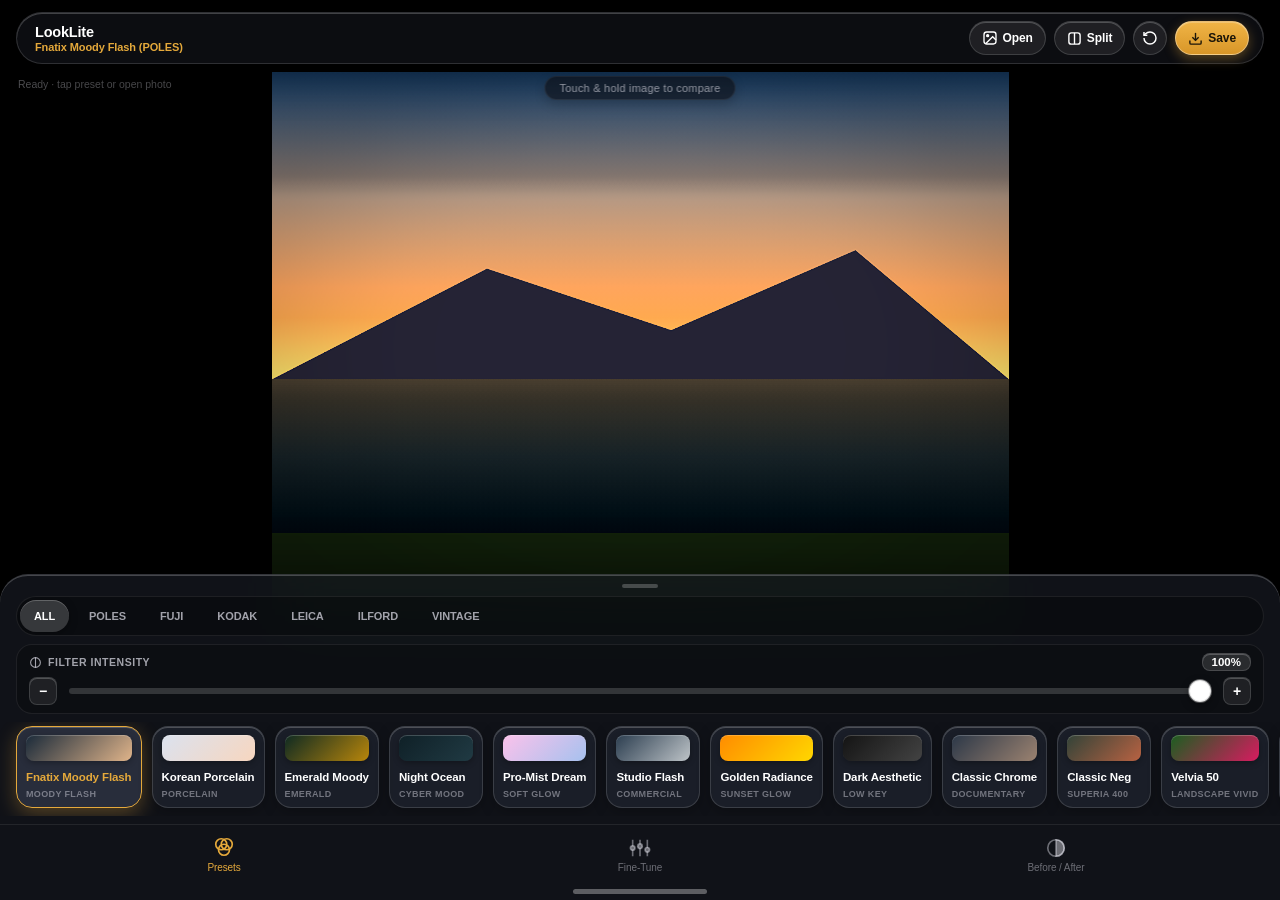
==== commit 49315f88: "feat(poles): add Poles (Skin Polish, Glow, Clarity) engine, 8 viral aesthetic presets, and interacti" ====
--- a/android/assets/index.html
+++ b/android/assets/index.html
@@ -15,6 +15,8 @@
       <!-- Full-Bleed Immersive Canvas Viewport -->
       <main class="canvas-viewport" id="viewport">
         <canvas id="gl"></canvas>
+        
+        <!-- Touch & Hold Before Badge -->
         <div id="before-badge" class="before-badge">
           <svg width="14" height="14" viewBox="0 0 24 24" fill="none" stroke="currentColor" stroke-width="2.5">
             <circle cx="12" cy="12" r="10"/>
@@ -22,6 +24,21 @@
           </svg>
           <span>ORIGINAL</span>
         </div>
+
+        <!-- Interactive Split Slider Overlay (Sebelum vs Sesudah) -->
+        <div id="split-overlay" class="split-overlay">
+          <div id="sebelum-badge" class="split-badge sebelum">SEBELUM</div>
+          <div id="sesudah-badge" class="split-badge sesudah">SESUDAH</div>
+          <div id="split-line" class="split-line">
+            <div id="split-handle" class="split-handle" title="Drag to compare before & after">
+              <svg width="16" height="16" viewBox="0 0 24 24" fill="none" stroke="currentColor" stroke-width="2.5">
+                <polyline points="8 18 2 12 8 6"/>
+                <polyline points="16 6 22 12 16 18"/>
+              </svg>
+            </div>
+          </div>
+        </div>
+
         <div id="canvas-hint" class="canvas-hint">Touch &amp; hold image to compare</div>
         <p id="status" class="status-overlay">Ready</p>
       </main>
@@ -42,6 +59,14 @@
             <span>Open</span>
             <input id="file" type="file" accept="image/*" hidden />
           </label>
+
+          <button type="button" id="btn-split" class="btn-action" title="Toggle interactive Before/After split slider">
+            <svg width="15" height="15" viewBox="0 0 24 24" fill="none" stroke="currentColor" stroke-width="2.2">
+              <rect x="3" y="3" width="18" height="18" rx="4"/>
+              <line x1="12" y1="3" x2="12" y2="21"/>
+            </svg>
+            <span>Split</span>
+          </button>
 
           <button type="button" id="reset" class="btn-action btn-icon-only" title="Reset all adjustments">
             <svg width="16" height="16" viewBox="0 0 24 24" fill="none" stroke="currentColor" stroke-width="2.2">
@@ -103,6 +128,7 @@
           <div class="adjust-subtabs" id="tabs">
             <button type="button" data-tab="light" class="subtab-btn active">Light</button>
             <button type="button" data-tab="color" class="subtab-btn">Color</button>
+            <button type="button" data-tab="poles" class="subtab-btn">Poles</button>
             <button type="button" data-tab="effects" class="subtab-btn">Grain / FX</button>
           </div>
           <!-- Apple Inspector Sliders Deck -->
--- a/android/assets/styles.css
+++ b/android/assets/styles.css
@@ -127,6 +127,91 @@
   transform: translateX(-50%) translateY(0);
 }
 
+/* ==========================================================================
+   Interactive Split Slider Overlay (Sebelum vs Sesudah)
+   Matches user reference image with circular < > draggable handle
+   ========================================================================== */
+.split-overlay {
+  position: absolute;
+  inset: 0;
+  pointer-events: none;
+  opacity: 0;
+  transition: opacity 0.2s cubic-bezier(0.2, 0.8, 0.2, 1);
+  z-index: 12;
+}
+
+.split-overlay.active {
+  opacity: 1;
+  pointer-events: auto;
+}
+
+.split-badge {
+  position: absolute;
+  top: calc(74px + var(--safe-top));
+  padding: 5px 14px;
+  border-radius: 9999px;
+  font-size: 10.5px;
+  font-weight: 700;
+  letter-spacing: 0.08em;
+  text-transform: uppercase;
+  backdrop-filter: blur(18px);
+  -webkit-backdrop-filter: blur(18px);
+  box-shadow: 0 4px 14px rgba(0, 0, 0, 0.35);
+  pointer-events: none;
+  user-select: none;
+}
+
+.split-badge.sebelum {
+  left: 18px;
+  background: rgba(30, 36, 48, 0.85);
+  color: #ffffff;
+  border: 0.5px solid rgba(255, 255, 255, 0.2);
+}
+
+.split-badge.sesudah {
+  right: 18px;
+  background: rgba(10, 132, 255, 0.88);
+  color: #ffffff;
+  border: 0.5px solid rgba(255, 255, 255, 0.35);
+}
+
+.split-line {
+  position: absolute;
+  top: 0;
+  bottom: 0;
+  width: 2px;
+  background: #ffffff;
+  box-shadow: 0 0 10px rgba(0, 0, 0, 0.6);
+  left: 50%;
+  transform: translateX(-50%);
+  cursor: ew-resize;
+  pointer-events: auto;
+  touch-action: none;
+}
+
+.split-handle {
+  position: absolute;
+  top: 50%;
+  left: 50%;
+  transform: translate(-50%, -50%);
+  width: 40px;
+  height: 40px;
+  border-radius: 50%;
+  background: rgba(255, 255, 255, 0.95);
+  color: #1a1a1a;
+  border: 2px solid #ffffff;
+  box-shadow: 0 4px 16px rgba(0, 0, 0, 0.45);
+  display: flex;
+  align-items: center;
+  justify-content: center;
+  cursor: ew-resize;
+  transition: transform 0.1s ease;
+}
+
+.split-handle:active {
+  transform: translate(-50%, -50%) scale(1.15);
+}
+
 .canvas-hint {
   position: absolute;
   top: calc(76px + var(--safe-top));
@@ -239,6 +324,13 @@
   transform: scale(0.96);
 }
 
+.btn-action.active {
+  background: rgba(10, 132, 255, 0.28);
+  color: #5ac8fa;
+  border-color: rgba(90, 200, 250, 0.6);
+  box-shadow: 0 0 12px rgba(10, 132, 255, 0.35);
+}
+
 .btn-icon-only {
   width: 34px;
   height: 34px;
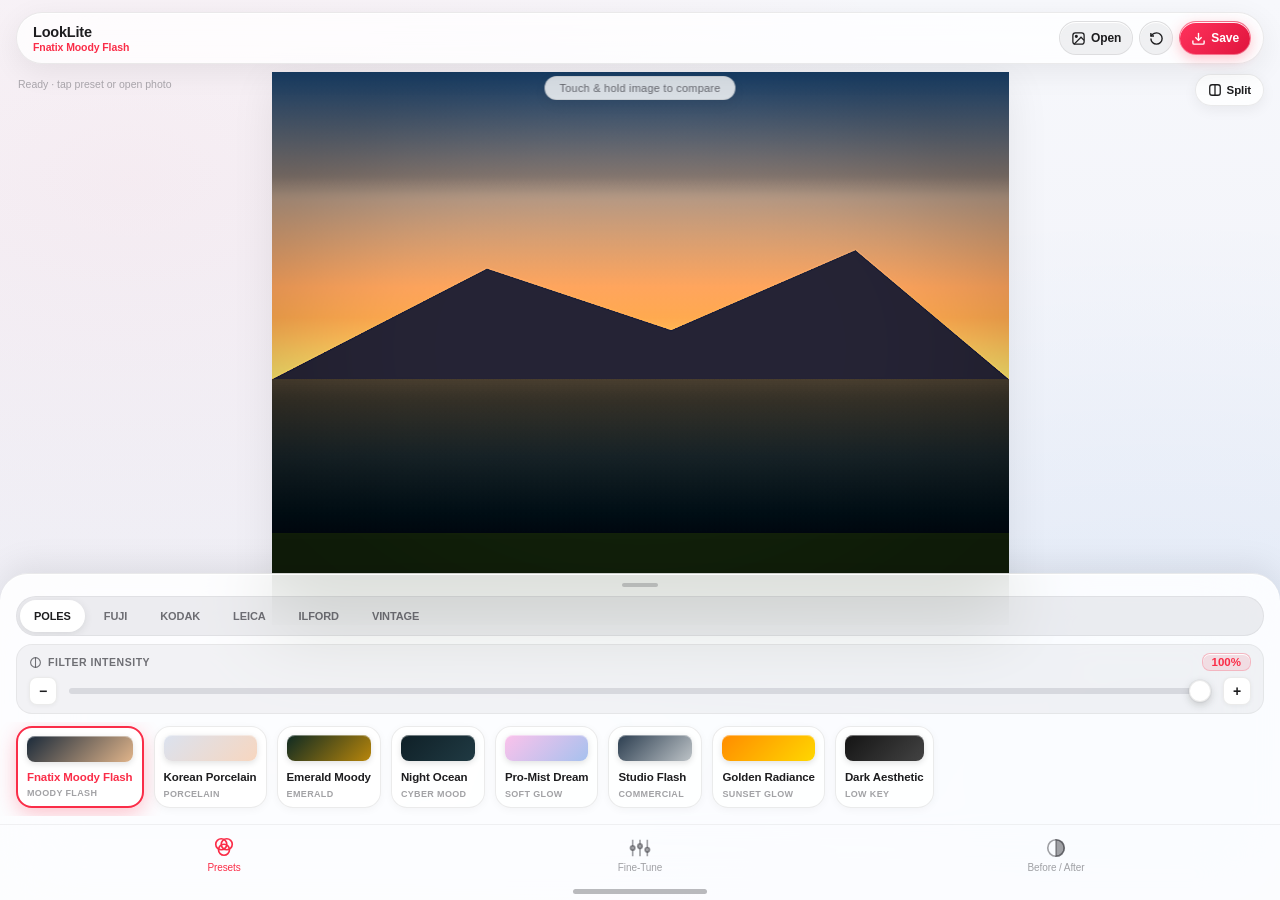
==== commit a0496ee1: "fix(ui): resolve header overflow, Apple Music white gradient theme, strict preset category scoping" ====
--- a/android/assets/index.html
+++ b/android/assets/index.html
@@ -6,8 +6,8 @@
       name="viewport"
       content="width=device-width, initial-scale=1, maximum-scale=1, user-scalable=no, viewport-fit=cover"
     />
-    <meta name="theme-color" content="#0d0e12" />
-    <title>LookLite · Apple Design Edition</title>
+    <meta name="theme-color" content="#f6f7fb" />
+    <title>LookLite · Apple Music Edition</title>
     <link rel="stylesheet" href="./styles.css" />
   </head>
   <body>
@@ -24,6 +24,15 @@
           </svg>
           <span>ORIGINAL</span>
         </div>
+
+        <!-- Floating Split View Tool Pill on Canvas Viewport -->
+        <button type="button" id="btn-split" class="canvas-tool-pill" title="Toggle interactive Before/After split slider">
+          <svg width="14" height="14" viewBox="0 0 24 24" fill="none" stroke="currentColor" stroke-width="2.2">
+            <rect x="3" y="3" width="18" height="18" rx="4"/>
+            <line x1="12" y1="3" x2="12" y2="21"/>
+          </svg>
+          <span>Split</span>
+        </button>
 
         <!-- Interactive Split Slider Overlay (Sebelum vs Sesudah) -->
         <div id="split-overlay" class="split-overlay">
@@ -47,11 +56,11 @@
       <header class="app-header">
         <div class="header-brand">
           <span class="logo-text">LookLite</span>
-          <span id="preset-badge" class="preset-badge">Fuji Classic Chrome</span>
+          <span id="preset-badge" class="preset-badge">Fnatix Flash</span>
         </div>
         <div class="header-actions">
           <label class="btn-action file-btn" title="Open Photo">
-            <svg width="16" height="16" viewBox="0 0 24 24" fill="none" stroke="currentColor" stroke-width="2">
+            <svg width="15" height="15" viewBox="0 0 24 24" fill="none" stroke="currentColor" stroke-width="2">
               <rect x="3" y="3" width="18" height="18" rx="4" ry="4"/>
               <circle cx="8.5" cy="8.5" r="1.5" fill="currentColor"/>
               <polyline points="21 15 16 10 5 21"/>
@@ -60,16 +69,8 @@
             <input id="file" type="file" accept="image/*" hidden />
           </label>
 
-          <button type="button" id="btn-split" class="btn-action" title="Toggle interactive Before/After split slider">
+          <button type="button" id="reset" class="btn-action btn-icon-only" title="Reset all adjustments">
             <svg width="15" height="15" viewBox="0 0 24 24" fill="none" stroke="currentColor" stroke-width="2.2">
-              <rect x="3" y="3" width="18" height="18" rx="4"/>
-              <line x1="12" y1="3" x2="12" y2="21"/>
-            </svg>
-            <span>Split</span>
-          </button>
-
-          <button type="button" id="reset" class="btn-action btn-icon-only" title="Reset all adjustments">
-            <svg width="16" height="16" viewBox="0 0 24 24" fill="none" stroke="currentColor" stroke-width="2.2">
               <path d="M3 12a9 9 0 1 0 9-9 9.75 9.75 0 0 0-6.74 2.74L3 8"/>
               <path d="M3 3v5h5"/>
             </svg>
--- a/android/assets/styles.css
+++ b/android/assets/styles.css
@@ -1,36 +1,41 @@
 /* ==========================================================================
-   LOOKLITE — Apple Design & Human Interface Guidelines Edition
-   Grounded in Apple HIG (Liquid Glass, SF Pro, Materials & iOS 18 Architecture)
-   Inspired by Reference: Floating Glass Capsules, iOS Cards & macOS Inspector
+   LOOKLITE — Apple Music & iOS Liquid Glass Edition
+   Clean frosted liquid glass, pure white gradient, and Apple typography
    ========================================================================== */
 
 :root {
-  /* Apple iOS Dark Palette & Semantic Colors */
-  --bg-deep: #000000;
-  --glass-base: rgba(18, 20, 26, 0.68);
-  --glass-sheet: rgba(22, 24, 32, 0.76);
-  --glass-card: rgba(36, 40, 52, 0.58);
-  --glass-card-hover: rgba(46, 52, 68, 0.72);
-  --glass-active: rgba(255, 255, 255, 0.15);
+  /* Apple Music Light Gradient Palette */
+  --bg-deep: #f6f7fb;
+  --bg-gradient: linear-gradient(160deg, #fbfbfd 0%, #f4f5fa 45%, #eaedf5 100%);
   
-  /* Specular Rims & Hairlines */
-  --glass-border: rgba(255, 255, 255, 0.14);
-  --glass-border-subtle: rgba(255, 255, 255, 0.08);
-  --glass-specular: inset 0 1px 0 rgba(255, 255, 255, 0.22);
-  --glass-shadow: 0 12px 40px rgba(0, 0, 0, 0.45);
+  /* Frosted Liquid Glass Materials */
+  --glass-base: rgba(255, 255, 255, 0.78);
+  --glass-sheet: rgba(255, 255, 255, 0.86);
+  --glass-card: rgba(255, 255, 255, 0.72);
+  --glass-card-hover: rgba(255, 255, 255, 0.92);
+  --glass-active: rgba(250, 45, 72, 0.08);
+  
+  /* Specular Rims & Hairlines for Light Liquid Glass */
+  --glass-border: rgba(0, 0, 0, 0.08);
+  --glass-border-subtle: rgba(0, 0, 0, 0.05);
+  --glass-specular: inset 0 1px 0 rgba(255, 255, 255, 0.95);
+  --glass-shadow: 0 8px 30px rgba(0, 0, 0, 0.07);
   
   /* Apple Semantic Typography */
-  --label-primary: #ffffff;
-  --label-secondary: rgba(235, 235, 245, 0.68);
-  --label-tertiary: rgba(235, 235, 245, 0.42);
-  --label-quaternary: rgba(235, 235, 245, 0.24);
-
-  /* Accents */
-  --accent-gold: #e5a93b;
-  --accent-gold-soft: rgba(229, 169, 59, 0.16);
-  --accent-gold-glow: rgba(229, 169, 59, 0.32);
-  --accent-blue: #0a84ff;
-  --accent-blue-soft: rgba(10, 132, 255, 0.16);
+  --label-primary: #1d1d1f;
+  --label-secondary: rgba(60, 60, 67, 0.72);
+  --label-tertiary: rgba(60, 60, 67, 0.48);
+  --label-quaternary: rgba(60, 60, 67, 0.28);
+
+  /* Apple Music Signature Accents */
+  --accent-apple: #fa2d48;
+  --accent-apple-gradient: linear-gradient(135deg, #ff335c 0%, #e0143d 100%);
+  --accent-apple-glow: rgba(250, 45, 72, 0.28);
+  --accent-apple-soft: rgba(250, 45, 72, 0.10);
+  
+  --accent-blue: #007aff;
+  --accent-blue-soft: rgba(0, 122, 255, 0.12);
+  --accent-blue-glow: rgba(0, 122, 255, 0.28);
 
   /* Safe Area Insets */
   --safe-top: env(safe-area-inset-top, 0px);
@@ -53,6 +58,7 @@
   height: 100%;
   height: 100dvh;
   background-color: var(--bg-deep);
+  background: var(--bg-gradient);
   color: var(--label-primary);
   font-family: -apple-system, BlinkMacSystemFont, "SF Pro Display", "SF Pro Text", "Helvetica Neue", sans-serif;
   overflow: hidden;
@@ -67,7 +73,8 @@
   display: flex;
   flex-direction: column;
   overflow: hidden;
-  background-color: #000000;
+  background-color: var(--bg-deep);
+  background: var(--bg-gradient);
 }
 
 /* ==========================================================================
@@ -83,66 +90,97 @@
   flex-direction: column;
   align-items: center;
   justify-content: flex-start;
-  background: #000000;
+  background: radial-gradient(at 10% 20%, rgba(250, 45, 72, 0.05) 0px, transparent 50%),
+              radial-gradient(at 90% 80%, rgba(0, 122, 255, 0.06) 0px, transparent 50%),
+              linear-gradient(180deg, #f7f8fc 0%, #ebedf5 100%);
   overflow: hidden;
   touch-action: none;
   z-index: 1;
 }
 
 #gl {
-  max-width: 100%;
-  max-height: 100%;
+  width: 100%;
+  height: 100%;
+  display: block;
   object-fit: contain;
-  display: block;
-}
-
-/* Subtle Before Badge (Apple Pill Overlay) */
+  box-shadow: 0 10px 40px rgba(0, 0, 0, 0.08);
+}
+
+/* Apple Touch & Hold Compare Badge */
 .before-badge {
   position: absolute;
   top: calc(74px + var(--safe-top));
-  left: 50%;
-  transform: translateX(-50%) translateY(-6px);
-  background: rgba(18, 20, 26, 0.82);
+  left: 18px;
+  display: none;
+  align-items: center;
+  gap: 6px;
+  padding: 5px 14px;
+  border-radius: 9999px;
+  background: rgba(29, 29, 31, 0.88);
+  color: #ffffff;
+  font-size: 11px;
+  font-weight: 700;
+  letter-spacing: 0.08em;
+  text-transform: uppercase;
+  backdrop-filter: blur(20px);
+  -webkit-backdrop-filter: blur(20px);
+  box-shadow: 0 4px 16px rgba(0, 0, 0, 0.2);
+  pointer-events: none;
+  z-index: 15;
+  user-select: none;
+}
+
+.before-badge.active {
+  display: inline-flex;
+}
+
+/* Floating Split View Tool Pill on Canvas */
+.canvas-tool-pill {
+  position: absolute;
+  top: calc(74px + var(--safe-top));
+  right: 16px;
+  display: inline-flex;
+  align-items: center;
+  gap: 5px;
+  height: 32px;
+  padding: 0 12px;
+  border-radius: 9999px;
+  font-size: 11.5px;
+  font-weight: 600;
+  letter-spacing: -0.1px;
+  background: rgba(255, 255, 255, 0.82);
+  color: var(--label-primary);
   backdrop-filter: blur(20px) saturate(180%);
   -webkit-backdrop-filter: blur(20px) saturate(180%);
-  color: var(--accent-gold);
-  border: 0.5px solid var(--accent-gold);
-  padding: 6px 16px;
-  border-radius: 9999px;
-  font-size: 11px;
-  font-weight: 700;
-  letter-spacing: 0.1em;
-  display: flex;
-  align-items: center;
-  gap: 6px;
-  opacity: 0;
-  pointer-events: none;
-  box-shadow: 0 4px 16px rgba(0, 0, 0, 0.4), var(--glass-specular);
-  transition: opacity 0.18s cubic-bezier(0.2, 0.8, 0.2, 1), transform 0.18s cubic-bezier(0.2, 0.8, 0.2, 1);
-  z-index: 10;
-}
-
-.before-badge.visible {
-  opacity: 1;
-  transform: translateX(-50%) translateY(0);
-}
-
-/* ==========================================================================
-   Interactive Split Slider Overlay (Sebelum vs Sesudah)
-   Matches user reference image with circular < > draggable handle
-   ========================================================================== */
+  border: 0.5px solid var(--glass-border);
+  box-shadow: 0 4px 14px rgba(0, 0, 0, 0.06), var(--glass-specular);
+  cursor: pointer;
+  z-index: 15;
+  transition: all 0.16s cubic-bezier(0.2, 0.8, 0.2, 1);
+}
+
+.canvas-tool-pill:active {
+  transform: scale(0.94);
+}
+
+.canvas-tool-pill.active {
+  background: var(--accent-apple-gradient);
+  color: #ffffff;
+  border-color: rgba(255, 255, 255, 0.4);
+  box-shadow: 0 4px 16px var(--accent-apple-glow);
+}
+
+/* Interactive Split Slider Overlay */
 .split-overlay {
   position: absolute;
   inset: 0;
   pointer-events: none;
-  opacity: 0;
-  transition: opacity 0.2s cubic-bezier(0.2, 0.8, 0.2, 1);
   z-index: 12;
+  display: none;
 }
 
 .split-overlay.active {
-  opacity: 1;
-  pointer-events: auto;
+  display: block;
 }
 
 .split-badge {
@@ -156,23 +194,24 @@
   text-transform: uppercase;
   backdrop-filter: blur(18px);
   -webkit-backdrop-filter: blur(18px);
-  box-shadow: 0 4px 14px rgba(0, 0, 0, 0.35);
+  box-shadow: 0 4px 14px rgba(0, 0, 0, 0.15);
   pointer-events: none;
   user-select: none;
 }
 
 .split-badge.sebelum {
   left: 18px;
-  background: rgba(30, 36, 48, 0.85);
+  background: rgba(29, 29, 31, 0.88);
   color: #ffffff;
   border: 0.5px solid rgba(255, 255, 255, 0.2);
 }
 
 .split-badge.sesudah {
   right: 18px;
-  background: rgba(10, 132, 255, 0.88);
+  background: var(--accent-blue);
   color: #ffffff;
   border: 0.5px solid rgba(255, 255, 255, 0.35);
+  box-shadow: 0 4px 14px var(--accent-blue-glow);
 }
 
 .split-line {
@@ -181,7 +220,7 @@
   bottom: 0;
   width: 2px;
   background: #ffffff;
-  box-shadow: 0 0 10px rgba(0, 0, 0, 0.6);
+  box-shadow: 0 0 10px rgba(0, 0, 0, 0.4);
   left: 50%;
   transform: translateX(-50%);
   cursor: ew-resize;
@@ -197,10 +236,10 @@
   width: 40px;
   height: 40px;
   border-radius: 50%;
-  background: rgba(255, 255, 255, 0.95);
-  color: #1a1a1a;
+  background: #ffffff;
+  color: #1d1d1f;
   border: 2px solid #ffffff;
-  box-shadow: 0 4px 16px rgba(0, 0, 0, 0.45);
+  box-shadow: 0 4px 16px rgba(0, 0, 0, 0.25);
   display: flex;
   align-items: center;
   justify-content: center;
@@ -221,14 +260,14 @@
   font-size: 11px;
   font-weight: 500;
   letter-spacing: 0.02em;
-  background: rgba(15, 17, 23, 0.62);
+  background: rgba(255, 255, 255, 0.82);
   backdrop-filter: blur(16px);
   -webkit-backdrop-filter: blur(16px);
   padding: 5px 14px;
   border-radius: 9999px;
   pointer-events: none;
-  border: 0.5px solid var(--glass-border-subtle);
-  box-shadow: 0 4px 12px rgba(0, 0, 0, 0.2);
+  border: 0.5px solid var(--glass-border);
+  box-shadow: 0 4px 14px rgba(0, 0, 0, 0.06);
   transition: opacity 0.2s ease;
 }
 
@@ -246,25 +285,27 @@
 
 /* ==========================================================================
    2. FUNCTIONAL LAYER: Floating Liquid Glass Navigation Capsule (Header)
-   Directly mirrors the floating capsule pill in reference screen 1
+   Compact, fluid, mathematically guaranteed to prevent button clipping
    ========================================================================== */
 .app-header {
   position: absolute;
   top: calc(12px + var(--safe-top));
   left: 16px;
   right: 16px;
+  max-width: calc(100vw - 32px);
   height: 52px;
   display: flex;
   justify-content: space-between;
   align-items: center;
-  padding: 0 14px 0 18px;
+  padding: 0 12px 0 16px;
   background: var(--glass-base);
-  backdrop-filter: blur(28px) saturate(190%);
-  -webkit-backdrop-filter: blur(28px) saturate(190%);
+  backdrop-filter: blur(34px) saturate(190%);
+  -webkit-backdrop-filter: blur(34px) saturate(190%);
   border: 0.5px solid var(--glass-border);
   box-shadow: var(--glass-shadow), var(--glass-specular);
   border-radius: 26px;
   z-index: 30;
+  box-sizing: border-box;
   transition: transform 0.2s ease, opacity 0.2s ease;
 }
 
@@ -273,6 +314,8 @@
   flex-direction: column;
   justify-content: center;
   gap: 1px;
+  min-width: 0;
+  flex-shrink: 1;
 }
 
 .logo-text {
@@ -283,20 +326,21 @@
 }
 
 .preset-badge {
-  font-size: 11px;
-  color: var(--accent-gold);
+  font-size: 10.5px;
+  color: var(--accent-apple);
   letter-spacing: -0.1px;
   font-weight: 600;
   white-space: nowrap;
   overflow: hidden;
   text-overflow: ellipsis;
-  max-width: 150px;
+  max-width: 105px;
 }
 
 .header-actions {
   display: flex;
   align-items: center;
-  gap: 8px;
+  gap: 6px;
+  flex-shrink: 0;
 }
 
 /* Apple HIG System Buttons */
@@ -306,8 +350,8 @@
   justify-content: center;
   gap: 5px;
   min-height: 34px;
-  padding: 6px 12px;
-  background: rgba(255, 255, 255, 0.08);
+  padding: 6px 11px;
+  background: rgba(118, 118, 128, 0.10);
   color: var(--label-primary);
   border: 0.5px solid var(--glass-border);
   border-radius: 17px;
@@ -317,18 +361,12 @@
   cursor: pointer;
   transition: all 0.15s cubic-bezier(0.2, 0.8, 0.2, 1);
   box-shadow: var(--glass-specular);
+  flex-shrink: 0;
 }
 
 .btn-action:active {
-  background: rgba(255, 255, 255, 0.16);
+  background: rgba(118, 118, 128, 0.18);
   transform: scale(0.96);
-}
-
-.btn-action.active {
-  background: rgba(10, 132, 255, 0.28);
-  color: #5ac8fa;
-  border-color: rgba(90, 200, 250, 0.6);
-  box-shadow: 0 0 12px rgba(10, 132, 255, 0.35);
 }
 
 .btn-icon-only {
@@ -336,15 +374,18 @@
   height: 34px;
   padding: 0;
   border-radius: 50%;
-}
-
-/* Single Prominent Primary Action Button (Adheres to HIG Button Guideline) */
+  flex-shrink: 0;
+}
+
+/* Apple Music Signature Prominent Save Action */
 .btn-prominent {
-  background: linear-gradient(180deg, #f0b446 0%, #d89628 100%);
-  color: #1a1408;
+  background: var(--accent-apple-gradient);
+  color: #ffffff;
   border: 0.5px solid rgba(255, 255, 255, 0.35);
-  box-shadow: 0 4px 12px rgba(229, 169, 59, 0.35), var(--glass-specular);
+  box-shadow: 0 4px 14px var(--accent-apple-glow), var(--glass-specular);
   font-weight: 700;
+  min-width: 70px;
+  flex-shrink: 0;
 }
 
 .btn-prominent:active {
@@ -364,10 +405,10 @@
   display: flex;
   flex-direction: column;
   background: var(--glass-sheet);
-  backdrop-filter: blur(34px) saturate(190%);
-  -webkit-backdrop-filter: blur(34px) saturate(190%);
+  backdrop-filter: blur(36px) saturate(190%);
+  -webkit-backdrop-filter: blur(36px) saturate(190%);
   border-top: 0.5px solid var(--glass-border);
-  box-shadow: 0 -12px 40px rgba(0, 0, 0, 0.4), var(--glass-specular);
+  box-shadow: 0 -8px 32px rgba(0, 0, 0, 0.08), var(--glass-specular);
   border-radius: 28px 28px 0 0;
   padding-bottom: var(--safe-bottom);
   z-index: 25;
@@ -377,9 +418,9 @@
 .sheet-grabber {
   width: 36px;
   height: 4.5px;
-  background: rgba(255, 255, 255, 0.22);
+  background: rgba(60, 60, 67, 0.25);
   border-radius: 9999px;
-  margin: 9px auto 4px auto;
+  margin: 9px auto 5px auto;
   flex-shrink: 0;
 }
 
@@ -402,10 +443,10 @@
 
 .carousel-brands {
   display: flex;
-  gap: 6px;
+  gap: 5px;
   overflow-x: auto;
   padding: 3px;
-  background: rgba(0, 0, 0, 0.32);
+  background: rgba(118, 118, 128, 0.12);
   border-radius: 20px;
   border: 0.5px solid var(--glass-border-subtle);
   scrollbar-width: none;
@@ -434,21 +475,21 @@
 }
 
 .brand-chip.active {
-  background: rgba(255, 255, 255, 0.18);
+  background: #ffffff;
   color: var(--label-primary);
-  box-shadow: 0 2px 8px rgba(0, 0, 0, 0.35), var(--glass-specular);
+  font-weight: 700;
+  box-shadow: 0 2px 8px rgba(0, 0, 0, 0.10);
 }
 
 /* --------------------------------------------------------------------------
-   Direct Preset Intensity Bar: Inspired by Reference Image Opacity Control
-   [Style > Opacity: 100 %  [======O] ]
+   Direct Preset Intensity Bar: Apple Inspector Opacity Slider Style
    -------------------------------------------------------------------------- */
 .preset-intensity-bar {
   display: flex;
   flex-direction: column;
   margin: 0 16px 8px 16px;
   padding: 8px 12px;
-  background: rgba(0, 0, 0, 0.22);
+  background: rgba(118, 118, 128, 0.08);
   border: 0.5px solid var(--glass-border-subtle);
   border-radius: 16px;
   gap: 6px;
@@ -479,9 +520,9 @@
   font-size: 11.5px;
   font-weight: 700;
   font-variant-numeric: tabular-nums;
-  color: var(--label-primary);
-  background: rgba(255, 255, 255, 0.12);
-  border: 0.5px solid var(--glass-border);
+  color: var(--accent-apple);
+  background: var(--accent-apple-soft);
+  border: 0.5px solid rgba(250, 45, 72, 0.22);
   padding: 2px 9px;
   border-radius: 8px;
   cursor: pointer;
@@ -512,7 +553,7 @@
   width: 100%;
   height: 6px;
   border-radius: 3px;
-  background: rgba(255, 255, 255, 0.16);
+  background: rgba(118, 118, 128, 0.20);
   outline: none;
   cursor: pointer;
   transition: background 0.15s ease;
@@ -525,8 +566,8 @@
   height: 22px;
   border-radius: 50%;
   background: #ffffff;
-  border: 0.5px solid rgba(0, 0, 0, 0.1);
-  box-shadow: 0 3px 8px rgba(0, 0, 0, 0.4), 0 0 0 1px rgba(255, 255, 255, 0.4);
+  border: 0.5px solid rgba(0, 0, 0, 0.08);
+  box-shadow: 0 3px 8px rgba(0, 0, 0, 0.18), 0 0 0 1px rgba(0, 0, 0, 0.04);
   cursor: pointer;
   transition: transform 0.1s ease;
 }
@@ -536,12 +577,15 @@
 }
 
 /* --------------------------------------------------------------------------
-   Preset Cards Carousel: Apple Squircles with Real Emulsion Swatches
+   Preset Cards Carousel: Apple Squircles with Emulsion Swatches
+   Strict Category Containment (No Brand Crossing on Swipe)
    -------------------------------------------------------------------------- */
 .carousel-presets {
   display: flex;
   gap: 10px;
   overflow-x: auto;
+  overscroll-behavior-x: contain;
+  scroll-snap-type: x proximity;
   padding: 4px 16px 8px 16px;
   scrollbar-width: none;
   -webkit-overflow-scrolling: touch;
@@ -563,8 +607,9 @@
   justify-content: space-between;
   cursor: pointer;
   flex-shrink: 0;
-  box-shadow: 0 4px 14px rgba(0, 0, 0, 0.25), var(--glass-specular);
-  transition: transform 0.14s cubic-bezier(0.2, 0.8, 0.2, 1), border-color 0.15s ease, background 0.15s ease;
+  box-shadow: 0 2px 8px rgba(0, 0, 0, 0.04), var(--glass-specular);
+  scroll-snap-align: start;
+  transition: transform 0.14s cubic-bezier(0.2, 0.8, 0.2, 1), border-color 0.15s ease, background 0.15s ease, box-shadow 0.15s ease;
 }
 
 .preset-card:active {
@@ -572,9 +617,9 @@
 }
 
 .preset-card.active {
-  background: rgba(45, 50, 65, 0.85);
-  border: 1.5px solid var(--accent-gold);
-  box-shadow: 0 6px 20px var(--accent-gold-glow), var(--glass-specular);
+  background: #ffffff;
+  border: 2px solid var(--accent-apple);
+  box-shadow: 0 6px 20px var(--accent-apple-glow), var(--glass-specular);
 }
 
 .preset-swatch {
@@ -582,7 +627,7 @@
   height: 26px;
   border-radius: 8px;
   margin-bottom: 5px;
-  box-shadow: inset 0 1px 0 rgba(255, 255, 255, 0.2), 0 2px 6px rgba(0, 0, 0, 0.3);
+  box-shadow: inset 0 1px 0 rgba(255, 255, 255, 0.4), 0 2px 6px rgba(0, 0, 0, 0.12);
 }
 
 .preset-card-name {
@@ -596,7 +641,7 @@
 }
 
 .preset-card.active .preset-card-name {
-  color: var(--accent-gold);
+  color: var(--accent-apple);
   font-weight: 700;
 }
 
@@ -610,14 +655,14 @@
 }
 
 /* --------------------------------------------------------------------------
-   Fine-Tune Mode: Apple Inspector Panel Style (Reference Image Screen 3)
+   Fine-Tune Mode: Apple Inspector Panel Style
    -------------------------------------------------------------------------- */
 .adjust-subtabs {
   display: flex;
   gap: 4px;
   margin: 0 16px 8px 16px;
   padding: 3px;
-  background: rgba(0, 0, 0, 0.32);
+  background: rgba(118, 118, 128, 0.12);
   border: 0.5px solid var(--glass-border-subtle);
   border-radius: 18px;
 }
@@ -637,9 +682,10 @@
 }
 
 .subtab-btn.active {
-  background: rgba(255, 255, 255, 0.18);
+  background: #ffffff;
   color: var(--label-primary);
-  box-shadow: 0 2px 8px rgba(0, 0, 0, 0.3), var(--glass-specular);
+  font-weight: 700;
+  box-shadow: 0 2px 8px rgba(0, 0, 0, 0.10);
 }
 
 .sliders-deck {
@@ -656,7 +702,7 @@
   width: 4px;
 }
 .sliders-deck::-webkit-scrollbar-thumb {
-  background: rgba(255, 255, 255, 0.15);
+  background: rgba(60, 60, 67, 0.20);
   border-radius: 4px;
 }
 
@@ -668,7 +714,7 @@
   gap: 8px;
   min-height: 40px;
   padding: 4px 10px;
-  background: rgba(0, 0, 0, 0.16);
+  background: rgba(118, 118, 128, 0.08);
   border: 0.5px solid var(--glass-border-subtle);
   border-radius: 14px;
 }
@@ -689,7 +735,7 @@
   justify-content: center;
   width: 28px;
   height: 28px;
-  background: rgba(255, 255, 255, 0.08);
+  background: #ffffff;
   border: 0.5px solid var(--glass-border);
   border-radius: 8px;
   color: var(--label-primary);
@@ -697,12 +743,12 @@
   font-weight: 600;
   cursor: pointer;
   padding: 0;
-  box-shadow: var(--glass-specular);
+  box-shadow: 0 1px 4px rgba(0, 0, 0, 0.05);
   transition: all 0.12s ease;
 }
 
 .slider-step-btn:active {
-  background: rgba(255, 255, 255, 0.2);
+  background: rgba(118, 118, 128, 0.15);
   transform: scale(0.92);
 }
 
@@ -718,7 +764,7 @@
   width: 100%;
   height: 6px;
   border-radius: 3px;
-  background: rgba(255, 255, 255, 0.16);
+  background: rgba(118, 118, 128, 0.20);
   outline: none;
   cursor: pointer;
 }
@@ -730,8 +776,8 @@
   height: 20px;
   border-radius: 50%;
   background: #ffffff;
-  border: 0.5px solid rgba(0, 0, 0, 0.1);
-  box-shadow: 0 2px 6px rgba(0, 0, 0, 0.35);
+  border: 0.5px solid rgba(0, 0, 0, 0.08);
+  box-shadow: 0 2px 6px rgba(0, 0, 0, 0.2);
   cursor: pointer;
   transition: transform 0.1s ease;
 }
@@ -746,16 +792,16 @@
   font-weight: 600;
   color: var(--label-primary);
   text-align: center;
-  background: rgba(255, 255, 255, 0.1);
+  background: #ffffff;
   border: 0.5px solid var(--glass-border);
   padding: 3px 0;
   border-radius: 7px;
-  box-shadow: var(--glass-specular);
+  box-shadow: 0 1px 3px rgba(0, 0, 0, 0.05);
 }
 
 /* ==========================================================================
    4. APPLE HIG BOTTOM TAB BAR NAVIGATION
-   Complies with tab-bars.md: Persistent, clear labels, SF Symbols icons
+   Persistent, clear labels, SF Symbols icons, Apple Music coral active state
    ========================================================================== */
 .dock-bar {
   display: grid;
@@ -792,11 +838,11 @@
 }
 
 .dock-tab.active {
-  color: var(--accent-gold);
+  color: var(--accent-apple);
 }
 
 .dock-tab.active .tab-icon {
-  stroke: var(--accent-gold);
+  stroke: var(--accent-apple);
   transform: translateY(-1px);
 }
 
@@ -805,12 +851,12 @@
 }
 
 .dock-tab.hold-btn:active {
-  color: var(--accent-gold);
+  color: var(--accent-apple);
 }
 
 .dock-tab.hold-btn:active .tab-icon {
-  stroke: var(--accent-gold);
-  fill: var(--accent-gold);
+  stroke: var(--accent-apple);
+  fill: var(--accent-apple);
 }
 
 /* Apple iOS Home Indicator Bar */
@@ -818,13 +864,13 @@
   width: 134px;
   height: 5px;
   border-radius: 9999px;
-  background: rgba(255, 255, 255, 0.32);
+  background: rgba(60, 60, 67, 0.35);
   margin: 8px auto 6px auto;
   flex-shrink: 0;
 }
 
 /* ==========================================================================
-   5. ACCESSIBILITY & RESPONSIVENESS (Apple Design Skill Quality Floor)
+   5. ACCESSIBILITY & RESPONSIVENESS (Apple Design Quality Floor)
    ========================================================================== */
 @media (prefers-reduced-motion: reduce) {
   * {
@@ -836,17 +882,37 @@
 
 @media (prefers-contrast: more) {
   :root {
-    --glass-border: rgba(255, 255, 255, 0.35);
-    --glass-border-subtle: rgba(255, 255, 255, 0.25);
-    --label-secondary: rgba(255, 255, 255, 0.9);
-    --label-tertiary: rgba(255, 255, 255, 0.7);
+    --glass-border: rgba(0, 0, 0, 0.25);
+    --glass-border-subtle: rgba(0, 0, 0, 0.18);
+    --label-secondary: rgba(0, 0, 0, 0.85);
+    --label-tertiary: rgba(0, 0, 0, 0.65);
   }
   .preset-card.active {
-    border-width: 2px;
+    border-width: 2.5px;
   }
 }
 
-/* Compact Mobile Viewport Adjustments (<360px width) */
+/* Compact Mobile Viewport Adjustments (<390px width) */
+@media (max-width: 390px) {
+  .app-header {
+    padding: 0 10px 0 14px;
+  }
+  .preset-badge {
+    max-width: 80px;
+  }
+  .header-actions {
+    gap: 4px;
+  }
+  .btn-action {
+    padding: 6px 9px;
+    font-size: 11.5px;
+  }
+  .btn-prominent {
+    min-width: 64px;
+  }
+}
+
+/* Extra Compact (<360px width) */
 @media (max-width: 360px) {
   .logo-text { font-size: 13px; }
   .preset-badge { display: none; }
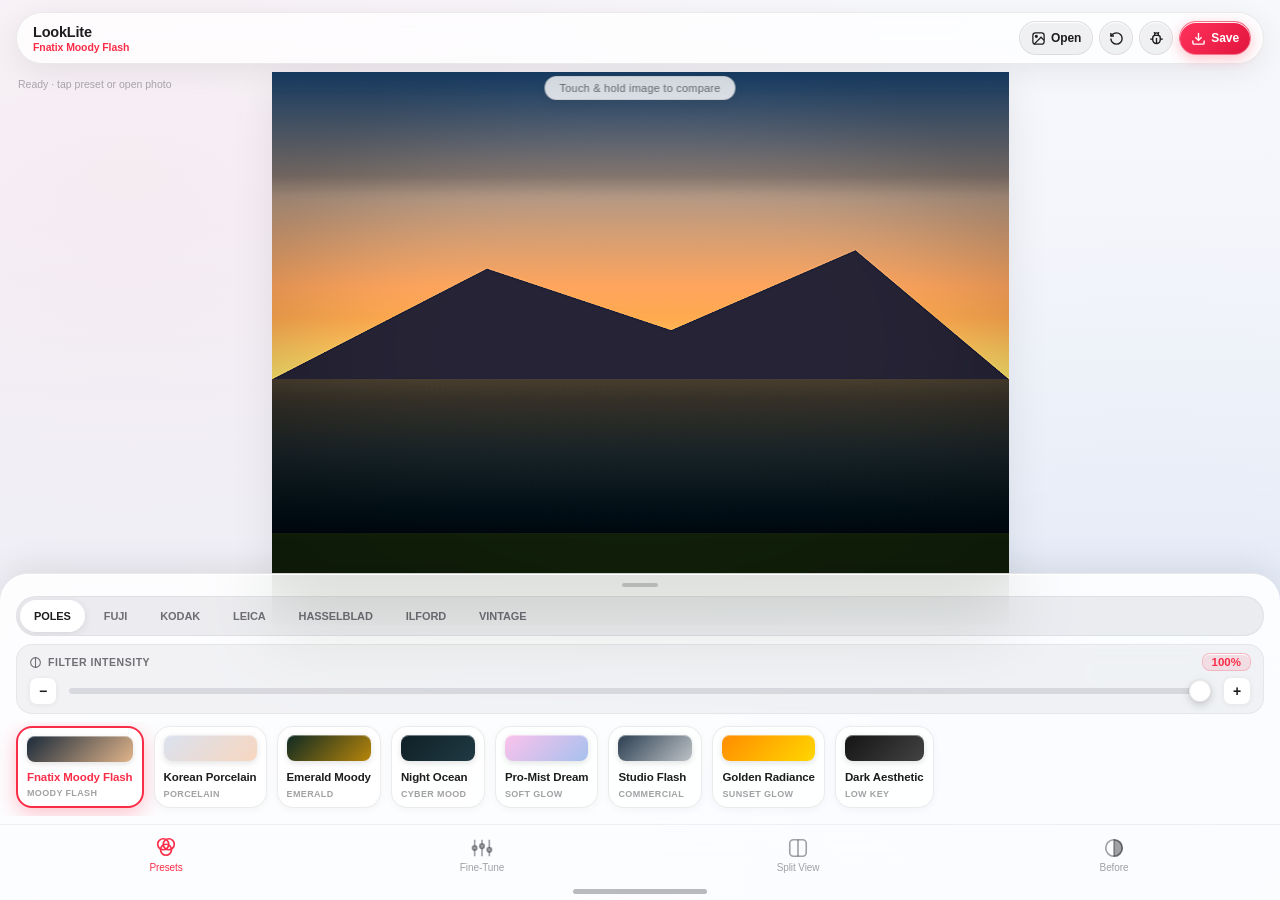
==== commit c9440d6a: "fix(ux): relocate split to bottom tab bar, bulletproof photo loader, and add bug report diagnostics " ====
--- a/android/assets/index.html
+++ b/android/assets/index.html
@@ -25,15 +25,6 @@
           <span>ORIGINAL</span>
         </div>
 
-        <!-- Floating Split View Tool Pill on Canvas Viewport -->
-        <button type="button" id="btn-split" class="canvas-tool-pill" title="Toggle interactive Before/After split slider">
-          <svg width="14" height="14" viewBox="0 0 24 24" fill="none" stroke="currentColor" stroke-width="2.2">
-            <rect x="3" y="3" width="18" height="18" rx="4"/>
-            <line x1="12" y1="3" x2="12" y2="21"/>
-          </svg>
-          <span>Split</span>
-        </button>
-
         <!-- Interactive Split Slider Overlay (Sebelum vs Sesudah) -->
         <div id="split-overlay" class="split-overlay">
           <div id="sebelum-badge" class="split-badge sebelum">SEBELUM</div>
@@ -56,10 +47,10 @@
       <header class="app-header">
         <div class="header-brand">
           <span class="logo-text">LookLite</span>
-          <span id="preset-badge" class="preset-badge">Fnatix Flash</span>
+          <span id="preset-badge" class="preset-badge">Korean Porcelain</span>
         </div>
         <div class="header-actions">
-          <label class="btn-action file-btn" title="Open Photo">
+          <label class="btn-action file-btn" id="file-label" title="Open Photo">
             <svg width="15" height="15" viewBox="0 0 24 24" fill="none" stroke="currentColor" stroke-width="2">
               <rect x="3" y="3" width="18" height="18" rx="4" ry="4"/>
               <circle cx="8.5" cy="8.5" r="1.5" fill="currentColor"/>
@@ -73,6 +64,18 @@
             <svg width="15" height="15" viewBox="0 0 24 24" fill="none" stroke="currentColor" stroke-width="2.2">
               <path d="M3 12a9 9 0 1 0 9-9 9.75 9.75 0 0 0-6.74 2.74L3 8"/>
               <path d="M3 3v5h5"/>
+            </svg>
+          </button>
+
+          <button type="button" id="btn-bug" class="btn-action btn-icon-only" title="Laporkan Bug &amp; Diagnostik">
+            <svg width="15" height="15" viewBox="0 0 24 24" fill="none" stroke="currentColor" stroke-width="2.2">
+              <path d="m8 2 1.88 1.88"/>
+              <path d="M14.12 3.88 16 2"/>
+              <path d="M9 7.13v-1a3.003 3.003 0 1 1 6 0v1"/>
+              <path d="M12 20c-3.3 0-6-2.7-6-6v-3a4 4 0 0 1 4-4h4a4 4 0 0 1 4 4v3c0 3.3-2.7 6-6 6"/>
+              <path d="M12 20v-9"/>
+              <path d="M6 13H2"/>
+              <path d="M22 13h-4"/>
             </svg>
           </button>
 
@@ -160,18 +163,53 @@
             </svg>
             <span class="tab-label">Fine-Tune</span>
           </button>
-          <button type="button" id="before" class="dock-tab hold-btn">
+          <button type="button" id="btn-split" class="dock-tab" title="Bandingkan Sebelum / Sesudah">
+            <svg class="tab-icon" width="22" height="22" viewBox="0 0 24 24" fill="none" stroke="currentColor" stroke-width="1.8">
+              <rect x="3" y="3" width="18" height="18" rx="4"/>
+              <line x1="12" y1="3" x2="12" y2="21"/>
+            </svg>
+            <span class="tab-label">Split View</span>
+          </button>
+          <button type="button" id="before" class="dock-tab hold-btn" title="Tahan layar untuk melihat asli">
             <svg class="tab-icon" width="22" height="22" viewBox="0 0 24 24" fill="none" stroke="currentColor" stroke-width="1.8">
               <circle cx="12" cy="12" r="9"/>
               <path d="M12 3a9 9 0 0 1 0 18Z" fill="currentColor"/>
             </svg>
-            <span class="tab-label">Before / After</span>
+            <span class="tab-label">Before</span>
           </button>
         </nav>
 
         <!-- iOS Home Indicator Bar -->
         <div class="home-indicator"></div>
       </footer>
+
+      <!-- Apple Liquid Glass Bug Report / Diagnostic Sheet -->
+      <div id="modal-bug" class="modal-backdrop">
+        <div class="modal-card">
+          <div class="modal-header">
+            <div class="modal-title-row">
+              <svg width="18" height="18" viewBox="0 0 24 24" fill="none" stroke="currentColor" stroke-width="2">
+                <path d="m8 2 1.88 1.88"/>
+                <path d="M14.12 3.88 16 2"/>
+                <path d="M9 7.13v-1a3.003 3.003 0 1 1 6 0v1"/>
+                <path d="M12 20c-3.3 0-6-2.7-6-6v-3a4 4 0 0 1 4-4h4a4 4 0 0 1 4 4v3c0 3.3-2.7 6-6 6"/>
+                <path d="M12 20v-9"/>
+              </svg>
+              <h3>Diagnostik &amp; Lapor Bug</h3>
+            </div>
+            <button type="button" id="btn-close-bug" class="modal-close-btn">&times;</button>
+          </div>
+          <div class="modal-body">
+            <p class="modal-desc">Salin log diagnostik di bawah untuk mempercepat debugging foto atau shader:</p>
+            <pre id="debug-text" class="debug-console"></pre>
+          </div>
+          <div class="modal-footer">
+            <button type="button" id="btn-copy-debug" class="btn-action btn-prominent full-width">
+              <span>Salin Diagnostik</span>
+            </button>
+          </div>
+        </div>
+      </div>
     </div>
 
     <!-- Standalone bundled script -->
--- a/android/assets/styles.css
+++ b/android/assets/styles.css
@@ -134,42 +134,6 @@
   display: inline-flex;
 }
 
-/* Floating Split View Tool Pill on Canvas */
-.canvas-tool-pill {
-  position: absolute;
-  top: calc(74px + var(--safe-top));
-  right: 16px;
-  display: inline-flex;
-  align-items: center;
-  gap: 5px;
-  height: 32px;
-  padding: 0 12px;
-  border-radius: 9999px;
-  font-size: 11.5px;
-  font-weight: 600;
-  letter-spacing: -0.1px;
-  background: rgba(255, 255, 255, 0.82);
-  color: var(--label-primary);
-  backdrop-filter: blur(20px) saturate(180%);
-  -webkit-backdrop-filter: blur(20px) saturate(180%);
-  border: 0.5px solid var(--glass-border);
-  box-shadow: 0 4px 14px rgba(0, 0, 0, 0.06), var(--glass-specular);
-  cursor: pointer;
-  z-index: 15;
-  transition: all 0.16s cubic-bezier(0.2, 0.8, 0.2, 1);
-}
-
-.canvas-tool-pill:active {
-  transform: scale(0.94);
-}
-
-.canvas-tool-pill.active {
-  background: var(--accent-apple-gradient);
-  color: #ffffff;
-  border-color: rgba(255, 255, 255, 0.4);
-  box-shadow: 0 4px 16px var(--accent-apple-glow);
-}
-
 /* Interactive Split Slider Overlay */
 .split-overlay {
   position: absolute;
@@ -805,8 +769,8 @@
    ========================================================================== */
 .dock-bar {
   display: grid;
-  grid-template-columns: 1fr 1fr 1fr;
-  padding: 6px 16px 2px 16px;
+  grid-template-columns: repeat(4, 1fr);
+  padding: 6px 8px 2px 8px;
   background: transparent;
   border-top: 0.5px solid var(--glass-border-subtle);
 }
@@ -863,6 +827,132 @@
 .home-indicator {
   width: 134px;
   height: 5px;
+  border-radius: 9999px;
+  background: rgba(60, 60, 67, 0.35);
+  margin: 8px auto 6px auto;
+  flex-shrink: 0;
+}
+
+/* Apple Liquid Glass Bug Report Modal / Diagnostic Sheet */
+.modal-backdrop {
+  position: absolute;
+  inset: 0;
+  background: rgba(0, 0, 0, 0.40);
+  backdrop-filter: blur(12px);
+  -webkit-backdrop-filter: blur(12px);
+  z-index: 60;
+  display: none;
+  align-items: center;
+  justify-content: center;
+  padding: 20px;
+}
+
+.modal-backdrop.active {
+  display: flex;
+}
+
+.modal-card {
+  width: 100%;
+  max-width: 380px;
+  max-height: 82vh;
+  display: flex;
+  flex-direction: column;
+  background: rgba(255, 255, 255, 0.94);
+  backdrop-filter: blur(36px) saturate(190%);
+  -webkit-backdrop-filter: blur(36px) saturate(190%);
+  border-radius: 24px;
+  border: 0.5px solid var(--glass-border);
+  box-shadow: 0 20px 60px rgba(0, 0, 0, 0.25), var(--glass-specular);
+  overflow: hidden;
+  animation: modalPop 0.22s cubic-bezier(0.2, 0.8, 0.2, 1);
+}
+
+@keyframes modalPop {
+  from { transform: scale(0.92); opacity: 0; }
+  to { transform: scale(1); opacity: 1; }
+}
+
+.modal-header {
+  display: flex;
+  justify-content: space-between;
+  align-items: center;
+  padding: 16px 18px 12px 18px;
+  border-bottom: 0.5px solid var(--glass-border-subtle);
+}
+
+.modal-title-row {
+  display: flex;
+  align-items: center;
+  gap: 8px;
+  color: var(--label-primary);
+}
+
+.modal-title-row h3 {
+  margin: 0;
+  font-size: 15px;
+  font-weight: 700;
+  letter-spacing: -0.2px;
+}
+
+.modal-close-btn {
+  background: rgba(118, 118, 128, 0.12);
+  border: none;
+  width: 28px;
+  height: 28px;
+  border-radius: 50%;
+  font-size: 18px;
+  line-height: 1;
+  color: var(--label-secondary);
+  cursor: pointer;
+  display: flex;
+  align-items: center;
+  justify-content: center;
+  transition: all 0.12s ease;
+}
+
+.modal-close-btn:active {
+  background: rgba(118, 118, 128, 0.25);
+  transform: scale(0.92);
+}
+
+.modal-body {
+  padding: 14px 18px;
+  overflow-y: auto;
+  flex: 1;
+  -webkit-overflow-scrolling: touch;
+}
+
+.modal-desc {
+  margin: 0 0 10px 0;
+  font-size: 12px;
+  color: var(--label-secondary);
+  line-height: 1.4;
+}
+
+.debug-console {
+  margin: 0;
+  padding: 10px 12px;
+  background: rgba(118, 118, 128, 0.08);
+  border: 0.5px solid var(--glass-border);
+  border-radius: 12px;
+  font-family: ui-monospace, SFMono-Regular, Menlo, Monaco, Consolas, monospace;
+  font-size: 10px;
+  line-height: 1.45;
+  color: #1d1d1f;
+  white-space: pre-wrap;
+  word-break: break-all;
+  max-height: 240px;
+  overflow-y: auto;
+}
+
+.modal-footer {
+  padding: 12px 18px 16px 18px;
+  border-top: 0.5px solid var(--glass-border-subtle);
+}
+
+.full-width {
+  width: 100%;
+}
   border-radius: 9999px;
   background: rgba(60, 60, 67, 0.35);
   margin: 8px auto 6px auto;
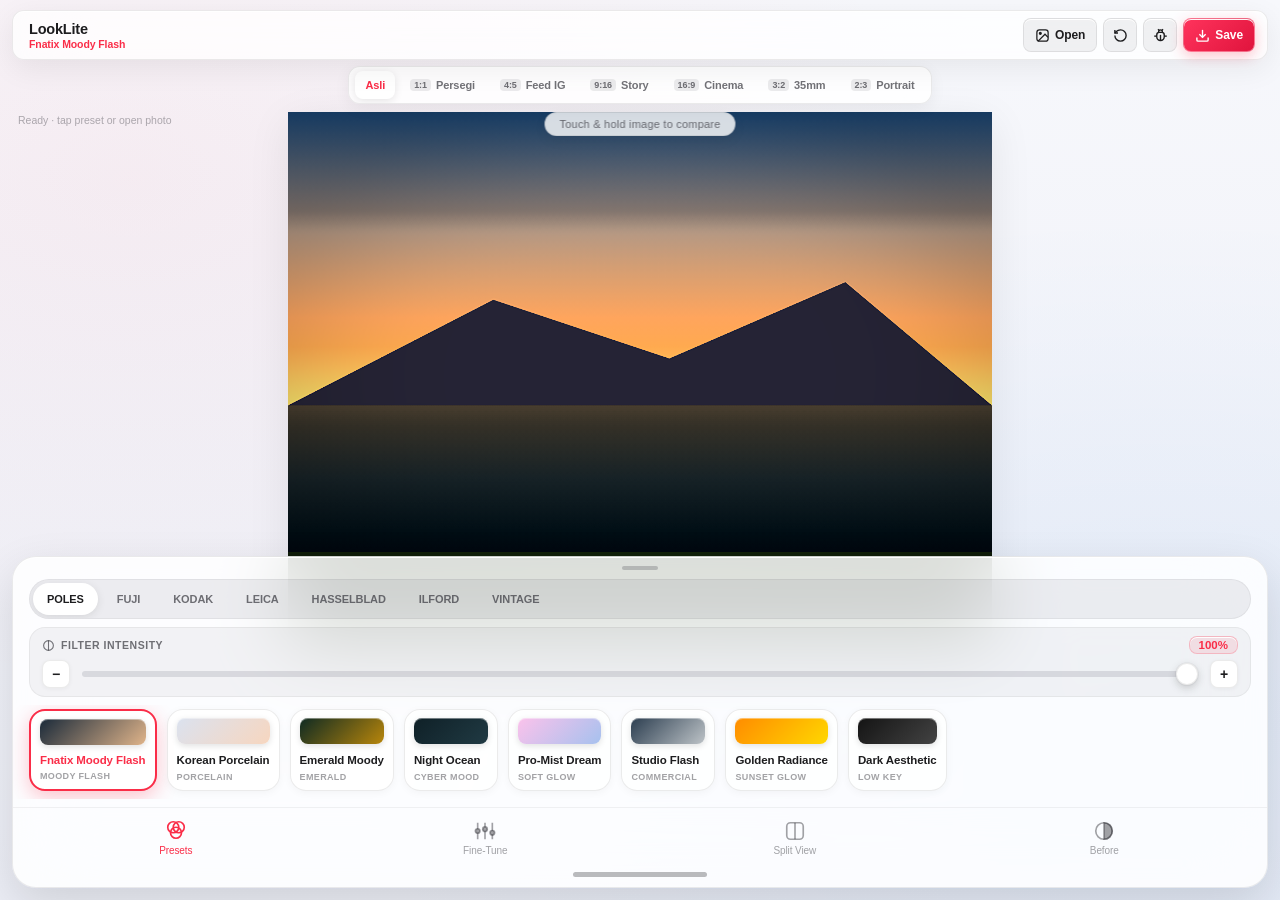
==== commit ec81a08a: "feat(crop): add aspect ratio selector above canvas, interactive crop framing, boxy header, and float" ====
--- a/android/assets/index.html
+++ b/android/assets/index.html
@@ -39,11 +39,30 @@
           </div>
         </div>
 
+        <!-- Interactive Crop Framing Overlay -->
+        <div id="crop-overlay" class="crop-overlay">
+          <div id="crop-scrim-top" class="crop-scrim"></div>
+          <div id="crop-scrim-bottom" class="crop-scrim"></div>
+          <div id="crop-scrim-left" class="crop-scrim"></div>
+          <div id="crop-scrim-right" class="crop-scrim"></div>
+          <div id="crop-box" class="crop-box">
+            <div class="crop-grid-line v1"></div>
+            <div class="crop-grid-line v2"></div>
+            <div class="crop-grid-line h1"></div>
+            <div class="crop-grid-line h2"></div>
+            <div class="crop-corner tl"></div>
+            <div class="crop-corner tr"></div>
+            <div class="crop-corner bl"></div>
+            <div class="crop-corner br"></div>
+            <div class="crop-hint-badge">Geser bingkai untuk potong</div>
+          </div>
+        </div>
+
         <div id="canvas-hint" class="canvas-hint">Touch &amp; hold image to compare</div>
         <p id="status" class="status-overlay">Ready</p>
       </main>
 
-      <!-- Floating Liquid Glass Navigation Capsule (Apple HIG Header) -->
+      <!-- Floating Modern Box Header (Kotak bukan bulat) -->
       <header class="app-header">
         <div class="header-brand">
           <span class="logo-text">LookLite</span>
@@ -89,6 +108,39 @@
           </button>
         </div>
       </header>
+
+      <!-- Aspect Ratio & Crop Bar (Di atas view gambar) -->
+      <div class="ratio-bar-wrap" id="ratio-bar-wrap">
+        <div class="ratio-bar" id="ratio-bar">
+          <button type="button" class="ratio-chip active" data-ratio="original">
+            <span>Asli</span>
+          </button>
+          <button type="button" class="ratio-chip" data-ratio="1:1">
+            <span class="ratio-badge">1:1</span>
+            <span>Persegi</span>
+          </button>
+          <button type="button" class="ratio-chip" data-ratio="4:5">
+            <span class="ratio-badge">4:5</span>
+            <span>Feed IG</span>
+          </button>
+          <button type="button" class="ratio-chip" data-ratio="9:16">
+            <span class="ratio-badge">9:16</span>
+            <span>Story</span>
+          </button>
+          <button type="button" class="ratio-chip" data-ratio="16:9">
+            <span class="ratio-badge">16:9</span>
+            <span>Cinema</span>
+          </button>
+          <button type="button" class="ratio-chip" data-ratio="3:2">
+            <span class="ratio-badge">3:2</span>
+            <span>35mm</span>
+          </button>
+          <button type="button" class="ratio-chip" data-ratio="2:3">
+            <span class="ratio-badge">2:3</span>
+            <span>Portrait</span>
+          </button>
+        </div>
+      </div>
 
       <!-- Floating Liquid Glass Bottom Sheet / Control Dock -->
       <footer class="control-dock">
@@ -210,6 +262,77 @@
           </div>
         </div>
       </div>
+
+      <!-- Apple Liquid Glass Export Resolution Sheet -->
+      <div id="modal-export" class="modal-backdrop">
+        <div class="modal-card">
+          <div class="modal-header">
+            <div class="modal-title-row">
+              <svg width="18" height="18" viewBox="0 0 24 24" fill="none" stroke="currentColor" stroke-width="2">
+                <path d="M21 15v4a2 2 0 0 1-2 2H5a2 2 0 0 1-2-2v-4"/>
+                <polyline points="7 10 12 15 17 10"/>
+                <line x1="12" y1="15" x2="12" y2="3"/>
+              </svg>
+              <h3>Pilihan Resolusi Ekspor</h3>
+            </div>
+            <button type="button" id="btn-close-export" class="modal-close-btn">&times;</button>
+          </div>
+          <div class="modal-body">
+            <p class="modal-desc">Pilih resolusi hasil foto yang ingin disimpan ke galeri:</p>
+            
+            <div class="resolution-options">
+              <label class="resolution-option">
+                <input type="radio" name="export-res" value="original" checked />
+                <div class="option-content">
+                  <div class="option-title-row">
+                    <span class="option-title">Resolusi Asli (Original)</span>
+                    <span class="option-badge">Kualitas Penuh</span>
+                  </div>
+                  <span class="option-subtitle" id="opt-dim-original">100% ukuran sensor asli kamera</span>
+                </div>
+              </label>
+
+              <label class="resolution-option">
+                <input type="radio" name="export-res" value="4k" />
+                <div class="option-content">
+                  <div class="option-title-row">
+                    <span class="option-title">4K Ultra HD</span>
+                    <span class="option-badge">3840 px</span>
+                  </div>
+                  <span class="option-subtitle">Sangat tajam untuk layar monitor &amp; cetak</span>
+                </div>
+              </label>
+
+              <label class="resolution-option">
+                <input type="radio" name="export-res" value="social" />
+                <div class="option-content">
+                  <div class="option-title-row">
+                    <span class="option-title">Optimal Sosmed (Instagram/WA)</span>
+                    <span class="option-badge recommended">Rekomendasi</span>
+                  </div>
+                  <span class="option-subtitle">2048 px · Mencegah foto pecah saat diunggah</span>
+                </div>
+              </label>
+
+              <label class="resolution-option">
+                <input type="radio" name="export-res" value="fhd" />
+                <div class="option-content">
+                  <div class="option-title-row">
+                    <span class="option-title">Full HD (1080p)</span>
+                    <span class="option-badge">1080 px</span>
+                  </div>
+                  <span class="option-subtitle">Ukuran ringan, cepat dikirim via chat</span>
+                </div>
+              </label>
+            </div>
+          </div>
+          <div class="modal-footer">
+            <button type="button" id="btn-confirm-export" class="btn-action btn-prominent full-width">
+              <span>Simpan ke Galeri</span>
+            </button>
+          </div>
+        </div>
+      </div>
     </div>
 
     <!-- Standalone bundled script -->
--- a/android/assets/styles.css
+++ b/android/assets/styles.css
@@ -109,7 +109,7 @@
 /* Apple Touch & Hold Compare Badge */
 .before-badge {
   position: absolute;
-  top: calc(74px + var(--safe-top));
+  top: calc(110px + var(--safe-top));
   left: 18px;
   display: none;
   align-items: center;
@@ -149,7 +149,7 @@
 
 .split-badge {
   position: absolute;
-  top: calc(74px + var(--safe-top));
+  top: calc(110px + var(--safe-top));
   padding: 5px 14px;
   border-radius: 9999px;
   font-size: 10.5px;
@@ -217,7 +217,7 @@
 
 .canvas-hint {
   position: absolute;
-  top: calc(76px + var(--safe-top));
+  top: calc(112px + var(--safe-top));
   left: 50%;
   transform: translateX(-50%);
   color: var(--label-secondary);
@@ -237,7 +237,7 @@
 
 .status-overlay {
   position: absolute;
-  top: calc(78px + var(--safe-top));
+  top: calc(114px + var(--safe-top));
   left: 18px;
   margin: 0;
   font-size: 10.5px;
@@ -248,16 +248,16 @@
 }
 
 /* ==========================================================================
-   2. FUNCTIONAL LAYER: Floating Liquid Glass Navigation Capsule (Header)
-   Compact, fluid, mathematically guaranteed to prevent button clipping
+   2. FUNCTIONAL LAYER: Modern Box Header (Kotak bukan bulat)
+   Clean rectangular geometry with refined corner radii
    ========================================================================== */
 .app-header {
   position: absolute;
-  top: calc(12px + var(--safe-top));
-  left: 16px;
-  right: 16px;
-  max-width: calc(100vw - 32px);
-  height: 52px;
+  top: calc(10px + var(--safe-top));
+  left: 12px;
+  right: 12px;
+  max-width: calc(100vw - 24px);
+  height: 50px;
   display: flex;
   justify-content: space-between;
   align-items: center;
@@ -267,7 +267,7 @@
   -webkit-backdrop-filter: blur(34px) saturate(190%);
   border: 0.5px solid var(--glass-border);
   box-shadow: var(--glass-shadow), var(--glass-specular);
-  border-radius: 26px;
+  border-radius: 12px; /* Kotak / Modern Rectangular Box (bukan bulat) */
   z-index: 30;
   box-sizing: border-box;
   transition: transform 0.2s ease, opacity 0.2s ease;
@@ -307,7 +307,7 @@
   flex-shrink: 0;
 }
 
-/* Apple HIG System Buttons */
+/* Apple HIG System Buttons - Boxy styling to match rectangular header */
 .btn-action {
   display: inline-flex;
   align-items: center;
@@ -318,7 +318,7 @@
   background: rgba(118, 118, 128, 0.10);
   color: var(--label-primary);
   border: 0.5px solid var(--glass-border);
-  border-radius: 17px;
+  border-radius: 8px; /* Boxy modern radius */
   font-size: 12px;
   font-weight: 600;
   letter-spacing: -0.1px;
@@ -337,7 +337,7 @@
   width: 34px;
   height: 34px;
   padding: 0;
-  border-radius: 50%;
+  border-radius: 8px; /* Boxy modern radius */
   flex-shrink: 0;
 }
 
@@ -357,24 +357,162 @@
   transform: scale(0.96);
 }
 
+/* --------------------------------------------------------------------------
+   Aspect Ratio & Crop Bar (Di atas view gambar)
+   -------------------------------------------------------------------------- */
+.ratio-bar-wrap {
+  position: absolute;
+  top: calc(66px + var(--safe-top));
+  left: 12px;
+  right: 12px;
+  z-index: 20;
+  display: flex;
+  justify-content: center;
+  pointer-events: auto;
+}
+
+.ratio-bar {
+  display: flex;
+  gap: 5px;
+  overflow-x: auto;
+  padding: 4px 6px;
+  background: rgba(255, 255, 255, 0.85);
+  backdrop-filter: blur(28px) saturate(190%);
+  -webkit-backdrop-filter: blur(28px) saturate(190%);
+  border: 0.5px solid var(--glass-border);
+  box-shadow: 0 4px 16px rgba(0, 0, 0, 0.06), var(--glass-specular);
+  border-radius: 12px;
+  scrollbar-width: none;
+  -webkit-overflow-scrolling: touch;
+  max-width: 100%;
+}
+
+.ratio-bar::-webkit-scrollbar {
+  display: none;
+}
+
+.ratio-chip {
+  display: inline-flex;
+  align-items: center;
+  gap: 5px;
+  min-height: 28px;
+  padding: 3px 10px;
+  background: transparent;
+  border: none;
+  border-radius: 8px;
+  color: var(--label-secondary);
+  font-size: 11px;
+  font-weight: 600;
+  letter-spacing: -0.1px;
+  white-space: nowrap;
+  cursor: pointer;
+  flex-shrink: 0;
+  transition: all 0.15s cubic-bezier(0.2, 0.8, 0.2, 1);
+}
+
+.ratio-chip.active {
+  background: #ffffff;
+  color: var(--accent-apple);
+  font-weight: 700;
+  box-shadow: 0 2px 8px rgba(0, 0, 0, 0.10);
+}
+
+.ratio-badge {
+  font-size: 9px;
+  font-weight: 700;
+  padding: 1px 4px;
+  border-radius: 4px;
+  background: rgba(118, 118, 128, 0.14);
+  color: inherit;
+}
+
+/* --------------------------------------------------------------------------
+   Interactive Crop Framing Overlay (Rule of Thirds Grid & Masking)
+   -------------------------------------------------------------------------- */
+.crop-overlay {
+  position: absolute;
+  inset: 0;
+  pointer-events: none;
+  z-index: 10;
+  display: none;
+}
+
+.crop-overlay.active {
+  display: block;
+}
+
+.crop-scrim {
+  position: absolute;
+  background: rgba(0, 0, 0, 0.55);
+  pointer-events: auto;
+}
+
+.crop-box {
+  position: absolute;
+  border: 1.5px solid #ffffff;
+  box-shadow: 0 0 0 1px rgba(0, 0, 0, 0.35), 0 4px 24px rgba(0, 0, 0, 0.4);
+  pointer-events: auto;
+  cursor: move;
+  touch-action: none;
+}
+
+.crop-grid-line {
+  position: absolute;
+  background: rgba(255, 255, 255, 0.45);
+  pointer-events: none;
+}
+.crop-grid-line.v1 { top: 0; bottom: 0; left: 33.33%; width: 1px; }
+.crop-grid-line.v2 { top: 0; bottom: 0; left: 66.66%; width: 1px; }
+.crop-grid-line.h1 { left: 0; right: 0; top: 33.33%; height: 1px; }
+.crop-grid-line.h2 { left: 0; right: 0; top: 66.66%; height: 1px; }
+
+.crop-corner {
+  position: absolute;
+  width: 14px;
+  height: 14px;
+  border-color: #ffffff;
+  border-style: solid;
+  pointer-events: none;
+}
+.crop-corner.tl { top: -2px; left: -2px; border-width: 3px 0 0 3px; }
+.crop-corner.tr { top: -2px; right: -2px; border-width: 3px 3px 0 0; }
+.crop-corner.bl { bottom: -2px; left: -2px; border-width: 0 0 3px 3px; }
+.crop-corner.br { bottom: -2px; right: -2px; border-width: 0 3px 3px 0; }
+
+.crop-hint-badge {
+  position: absolute;
+  bottom: 8px;
+  left: 50%;
+  transform: translateX(-50%);
+  background: rgba(29, 29, 31, 0.85);
+  color: #ffffff;
+  font-size: 10px;
+  font-weight: 600;
+  padding: 3px 10px;
+  border-radius: 9999px;
+  backdrop-filter: blur(10px);
+  pointer-events: none;
+  white-space: nowrap;
+}
+
 /* ==========================================================================
-   3. BOTTOM FUNCTIONAL LAYER: Floating Liquid Glass Bottom Sheet
-   Contains presets, direct intensity control, inspector sliders, and tab bar
+   3. BOTTOM FUNCTIONAL LAYER: Floating Liquid Glass Dock (Ngambang)
+   Detached from bottom edges with floating shadow and margins
    ========================================================================== */
 .control-dock {
   position: absolute;
-  bottom: 0;
-  left: 0;
-  right: 0;
+  bottom: calc(12px + var(--safe-bottom));
+  left: 12px;
+  right: 12px;
   display: flex;
   flex-direction: column;
   background: var(--glass-sheet);
   backdrop-filter: blur(36px) saturate(190%);
   -webkit-backdrop-filter: blur(36px) saturate(190%);
-  border-top: 0.5px solid var(--glass-border);
-  box-shadow: 0 -8px 32px rgba(0, 0, 0, 0.08), var(--glass-specular);
-  border-radius: 28px 28px 0 0;
-  padding-bottom: var(--safe-bottom);
+  border: 0.5px solid var(--glass-border);
+  box-shadow: 0 16px 45px rgba(0, 0, 0, 0.12), var(--glass-specular);
+  border-radius: 24px; /* Floating rounded card dock (ngambang) */
+  padding-bottom: 4px;
   z-index: 25;
   transition: all 0.25s cubic-bezier(0.2, 0.8, 0.2, 1);
 }
@@ -953,10 +1091,76 @@
 .full-width {
   width: 100%;
 }
-  border-radius: 9999px;
-  background: rgba(60, 60, 67, 0.35);
-  margin: 8px auto 6px auto;
+
+/* Resolution Options (Light Liquid Glass Style) */
+.resolution-options {
+  display: flex;
+  flex-direction: column;
+  gap: 9px;
+  margin-top: 4px;
+}
+
+.resolution-option {
+  display: flex;
+  align-items: center;
+  gap: 12px;
+  padding: 11px 14px;
+  background: rgba(118, 118, 128, 0.08);
+  border: 1px solid var(--glass-border);
+  border-radius: 16px;
+  cursor: pointer;
+  transition: all 0.15s cubic-bezier(0.2, 0.8, 0.2, 1);
+}
+
+.resolution-option:active {
+  background: rgba(118, 118, 128, 0.16);
+  transform: scale(0.98);
+}
+
+.resolution-option input[type="radio"] {
+  accent-color: var(--accent-apple);
+  width: 18px;
+  height: 18px;
+  cursor: pointer;
   flex-shrink: 0;
+}
+
+.option-content {
+  display: flex;
+  flex-direction: column;
+  gap: 2px;
+  flex: 1;
+}
+
+.option-title-row {
+  display: flex;
+  justify-content: space-between;
+  align-items: center;
+}
+
+.option-title {
+  font-size: 13px;
+  font-weight: 600;
+  color: var(--label-primary);
+}
+
+.option-badge {
+  font-size: 10px;
+  font-weight: 700;
+  padding: 2px 7px;
+  border-radius: 6px;
+  background: rgba(118, 118, 128, 0.14);
+  color: var(--label-secondary);
+}
+
+.option-badge.recommended {
+  background: rgba(250, 45, 72, 0.12);
+  color: var(--accent-apple);
+}
+
+.option-subtitle {
+  font-size: 11px;
+  color: var(--label-tertiary);
 }
 
 /* ==========================================================================
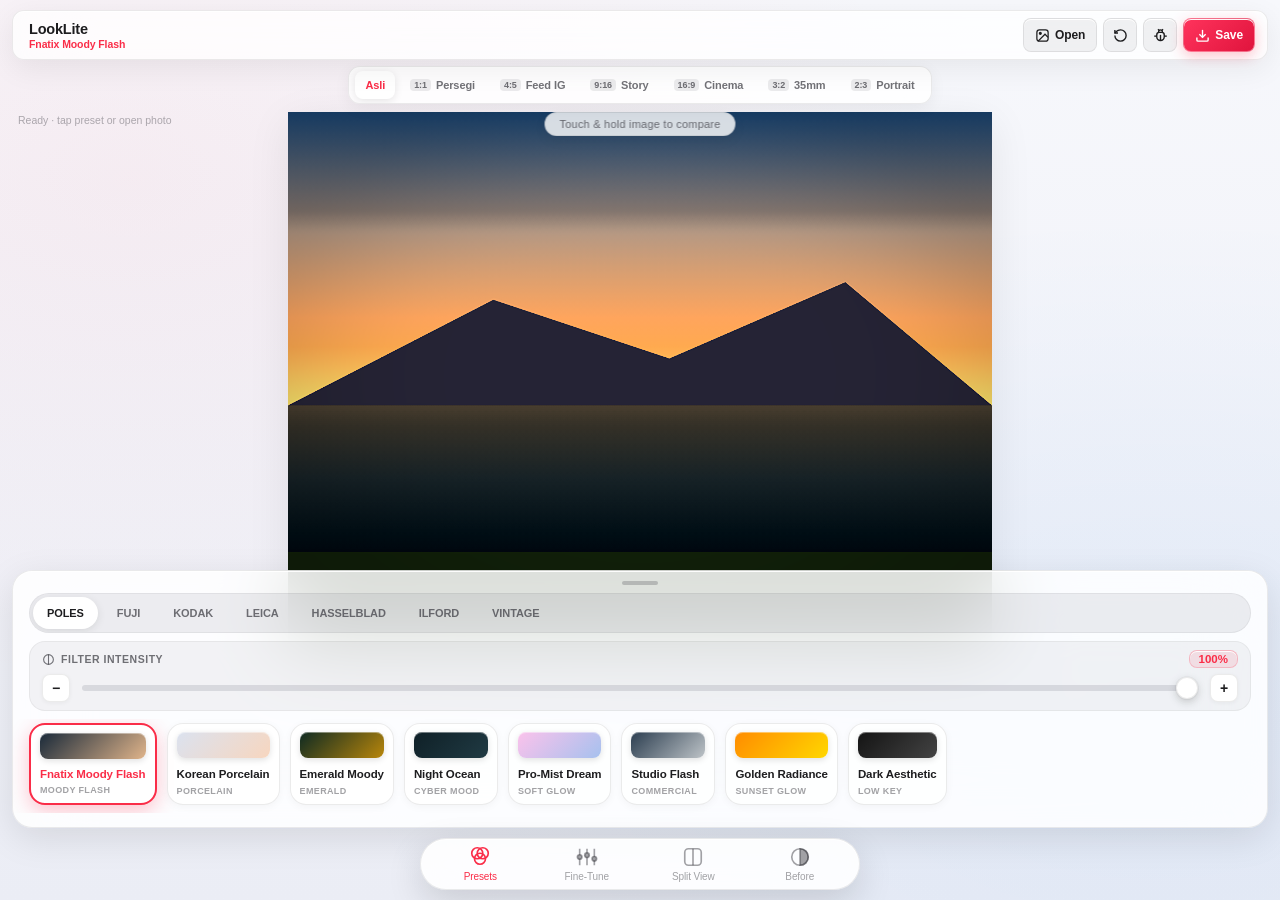
==== commit 650de09d: "feat(ui): separate floating bottom tab pill from sub-menu controls card" ====
--- a/android/assets/index.html
+++ b/android/assets/index.html
@@ -142,9 +142,9 @@
         </div>
       </div>
 
-      <!-- Floating Liquid Glass Bottom Sheet / Control Dock -->
-      <footer class="control-dock">
-        <div class="sheet-grabber"></div>
+      <!-- Sub-Menu Controls Card (Presets / Fine-Tune Panels) -->
+      <aside class="sub-dock-panel" id="sub-dock-panel">
+        <div class="sheet-grabber" id="sheet-grabber" title="Ketuk untuk buka/tutup menu"></div>
 
         <!-- Preset Selector Mode -->
         <section id="panel-presets" class="panel-section active">
@@ -190,50 +190,47 @@
           <!-- Apple Inspector Sliders Deck -->
           <div class="sliders-deck" id="sliders"></div>
         </section>
-
-        <!-- Apple HIG Bottom Tab Bar Navigation -->
-        <nav class="dock-bar">
-          <button type="button" id="mode-presets" class="dock-tab active">
-            <svg class="tab-icon" width="22" height="22" viewBox="0 0 24 24" fill="none" stroke="currentColor" stroke-width="1.8">
-              <circle cx="9" cy="9" r="6"/>
-              <circle cx="15" cy="9" r="6"/>
-              <circle cx="12" cy="15" r="6"/>
-            </svg>
-            <span class="tab-label">Presets</span>
-          </button>
-          <button type="button" id="mode-adjust" class="dock-tab">
-            <svg class="tab-icon" width="22" height="22" viewBox="0 0 24 24" fill="none" stroke="currentColor" stroke-width="1.8">
-              <line x1="4" y1="21" x2="4" y2="14"/>
-              <line x1="4" y1="10" x2="4" y2="3"/>
-              <line x1="12" y1="21" x2="12" y2="12"/>
-              <line x1="12" y1="8" x2="12" y2="3"/>
-              <line x1="20" y1="21" x2="20" y2="16"/>
-              <line x1="20" y1="12" x2="20" y2="3"/>
-              <circle cx="4" cy="12" r="2.5" fill="currentColor"/>
-              <circle cx="12" cy="10" r="2.5" fill="currentColor"/>
-              <circle cx="20" cy="14" r="2.5" fill="currentColor"/>
-            </svg>
-            <span class="tab-label">Fine-Tune</span>
-          </button>
-          <button type="button" id="btn-split" class="dock-tab" title="Bandingkan Sebelum / Sesudah">
-            <svg class="tab-icon" width="22" height="22" viewBox="0 0 24 24" fill="none" stroke="currentColor" stroke-width="1.8">
-              <rect x="3" y="3" width="18" height="18" rx="4"/>
-              <line x1="12" y1="3" x2="12" y2="21"/>
-            </svg>
-            <span class="tab-label">Split View</span>
-          </button>
-          <button type="button" id="before" class="dock-tab hold-btn" title="Tahan layar untuk melihat asli">
-            <svg class="tab-icon" width="22" height="22" viewBox="0 0 24 24" fill="none" stroke="currentColor" stroke-width="1.8">
-              <circle cx="12" cy="12" r="9"/>
-              <path d="M12 3a9 9 0 0 1 0 18Z" fill="currentColor"/>
-            </svg>
-            <span class="tab-label">Before</span>
-          </button>
-        </nav>
-
-        <!-- iOS Home Indicator Bar -->
-        <div class="home-indicator"></div>
-      </footer>
+      </aside>
+
+      <!-- Floating Bottom Menu Pill (Pill Kapsul Ngambang - Menu Utama) -->
+      <nav class="floating-dock-bar" id="dock-bar">
+        <button type="button" id="mode-presets" class="dock-tab active">
+          <svg class="tab-icon" width="22" height="22" viewBox="0 0 24 24" fill="none" stroke="currentColor" stroke-width="1.8">
+            <circle cx="9" cy="9" r="6"/>
+            <circle cx="15" cy="9" r="6"/>
+            <circle cx="12" cy="15" r="6"/>
+          </svg>
+          <span class="tab-label">Presets</span>
+        </button>
+        <button type="button" id="mode-adjust" class="dock-tab">
+          <svg class="tab-icon" width="22" height="22" viewBox="0 0 24 24" fill="none" stroke="currentColor" stroke-width="1.8">
+            <line x1="4" y1="21" x2="4" y2="14"/>
+            <line x1="4" y1="10" x2="4" y2="3"/>
+            <line x1="12" y1="21" x2="12" y2="12"/>
+            <line x1="12" y1="8" x2="12" y2="3"/>
+            <line x1="20" y1="21" x2="20" y2="16"/>
+            <line x1="20" y1="12" x2="20" y2="3"/>
+            <circle cx="4" cy="12" r="2.5" fill="currentColor"/>
+            <circle cx="12" cy="10" r="2.5" fill="currentColor"/>
+            <circle cx="20" cy="14" r="2.5" fill="currentColor"/>
+          </svg>
+          <span class="tab-label">Fine-Tune</span>
+        </button>
+        <button type="button" id="btn-split" class="dock-tab" title="Bandingkan Sebelum / Sesudah">
+          <svg class="tab-icon" width="22" height="22" viewBox="0 0 24 24" fill="none" stroke="currentColor" stroke-width="1.8">
+            <rect x="3" y="3" width="18" height="18" rx="4"/>
+            <line x1="12" y1="3" x2="12" y2="21"/>
+          </svg>
+          <span class="tab-label">Split View</span>
+        </button>
+        <button type="button" id="before" class="dock-tab hold-btn" title="Tahan layar untuk melihat asli">
+          <svg class="tab-icon" width="22" height="22" viewBox="0 0 24 24" fill="none" stroke="currentColor" stroke-width="1.8">
+            <circle cx="12" cy="12" r="9"/>
+            <path d="M12 3a9 9 0 0 1 0 18Z" fill="currentColor"/>
+          </svg>
+          <span class="tab-label">Before</span>
+        </button>
+      </nav>
 
       <!-- Apple Liquid Glass Bug Report / Diagnostic Sheet -->
       <div id="modal-bug" class="modal-backdrop">
--- a/android/assets/styles.css
+++ b/android/assets/styles.css
@@ -496,12 +496,13 @@
 }
 
 /* ==========================================================================
-   3. BOTTOM FUNCTIONAL LAYER: Floating Liquid Glass Dock (Ngambang)
-   Detached from bottom edges with floating shadow and margins
+   3. SUB-MENU FUNCTIONAL LAYER: Floating Controls Card (Sub-menu)
+   Contains sub-menu: presets carousel, brand pills, intensity slider & inspector
+   Cleanly separated from the main bottom navigation pill
    ========================================================================== */
-.control-dock {
-  position: absolute;
-  bottom: calc(12px + var(--safe-bottom));
+.sub-dock-panel {
+  position: absolute;
+  bottom: calc(72px + var(--safe-bottom));
   left: 12px;
   right: 12px;
   display: flex;
@@ -510,11 +511,18 @@
   backdrop-filter: blur(36px) saturate(190%);
   -webkit-backdrop-filter: blur(36px) saturate(190%);
   border: 0.5px solid var(--glass-border);
-  box-shadow: 0 16px 45px rgba(0, 0, 0, 0.12), var(--glass-specular);
-  border-radius: 24px; /* Floating rounded card dock (ngambang) */
-  padding-bottom: 4px;
+  box-shadow: 0 10px 36px rgba(0, 0, 0, 0.10), var(--glass-specular);
+  border-radius: 20px;
+  padding: 6px 0 10px 0;
   z-index: 25;
-  transition: all 0.25s cubic-bezier(0.2, 0.8, 0.2, 1);
+  transition: transform 0.25s cubic-bezier(0.2, 0.8, 0.2, 1), opacity 0.2s ease, visibility 0.2s;
+}
+
+.sub-dock-panel.collapsed {
+  opacity: 0;
+  visibility: hidden;
+  transform: translateY(16px) scale(0.97);
+  pointer-events: none;
 }
 
 .sheet-grabber {
@@ -522,14 +530,15 @@
   height: 4.5px;
   background: rgba(60, 60, 67, 0.25);
   border-radius: 9999px;
-  margin: 9px auto 5px auto;
+  margin: 4px auto 6px auto;
   flex-shrink: 0;
+  cursor: pointer;
 }
 
 .panel-section {
   display: none;
   flex-direction: column;
-  padding: 4px 0 8px 0;
+  padding: 2px 0 4px 0;
 }
 
 .panel-section.active {
@@ -902,15 +911,29 @@
 }
 
 /* ==========================================================================
-   4. APPLE HIG BOTTOM TAB BAR NAVIGATION
-   Persistent, clear labels, SF Symbols icons, Apple Music coral active state
+   4. APPLE HIG FLOATING BOTTOM NAVIGATION PILL (Menu Utama Ngambang)
+   Pure floating pill capsule, detached and separated from sub-menus
    ========================================================================== */
-.dock-bar {
+.floating-dock-bar {
+  position: absolute;
+  bottom: calc(10px + var(--safe-bottom));
+  left: 16px;
+  right: 16px;
+  max-width: 440px;
+  margin: 0 auto;
+  height: 52px;
   display: grid;
   grid-template-columns: repeat(4, 1fr);
-  padding: 6px 8px 2px 8px;
-  background: transparent;
-  border-top: 0.5px solid var(--glass-border-subtle);
+  align-items: center;
+  background: rgba(255, 255, 255, 0.90);
+  backdrop-filter: blur(36px) saturate(190%);
+  -webkit-backdrop-filter: blur(36px) saturate(190%);
+  border: 0.5px solid var(--glass-border);
+  box-shadow: 0 12px 36px rgba(0, 0, 0, 0.14), var(--glass-specular);
+  border-radius: 9999px; /* Pill kapsul bulat mengambang sempurna */
+  padding: 0 6px;
+  z-index: 30;
+  box-sizing: border-box;
 }
 
 .dock-tab {
@@ -919,12 +942,13 @@
   align-items: center;
   justify-content: center;
   gap: 3px;
-  min-height: 48px;
+  min-height: 44px;
   background: transparent;
   border: none;
   color: var(--label-tertiary);
   cursor: pointer;
-  padding: 4px 0;
+  padding: 2px 0;
+  border-radius: 9999px;
   transition: all 0.16s cubic-bezier(0.2, 0.8, 0.2, 1);
 }
 
@@ -949,7 +973,8 @@
 }
 
 .dock-tab:active {
-  transform: scale(0.95);
+  transform: scale(0.94);
+  background: rgba(118, 118, 128, 0.08);
 }
 
 .dock-tab.hold-btn:active {
@@ -959,16 +984,6 @@
 .dock-tab.hold-btn:active .tab-icon {
   stroke: var(--accent-apple);
   fill: var(--accent-apple);
-}
-
-/* Apple iOS Home Indicator Bar */
-.home-indicator {
-  width: 134px;
-  height: 5px;
-  border-radius: 9999px;
-  background: rgba(60, 60, 67, 0.35);
-  margin: 8px auto 6px auto;
-  flex-shrink: 0;
 }
 
 /* Apple Liquid Glass Bug Report Modal / Diagnostic Sheet */
